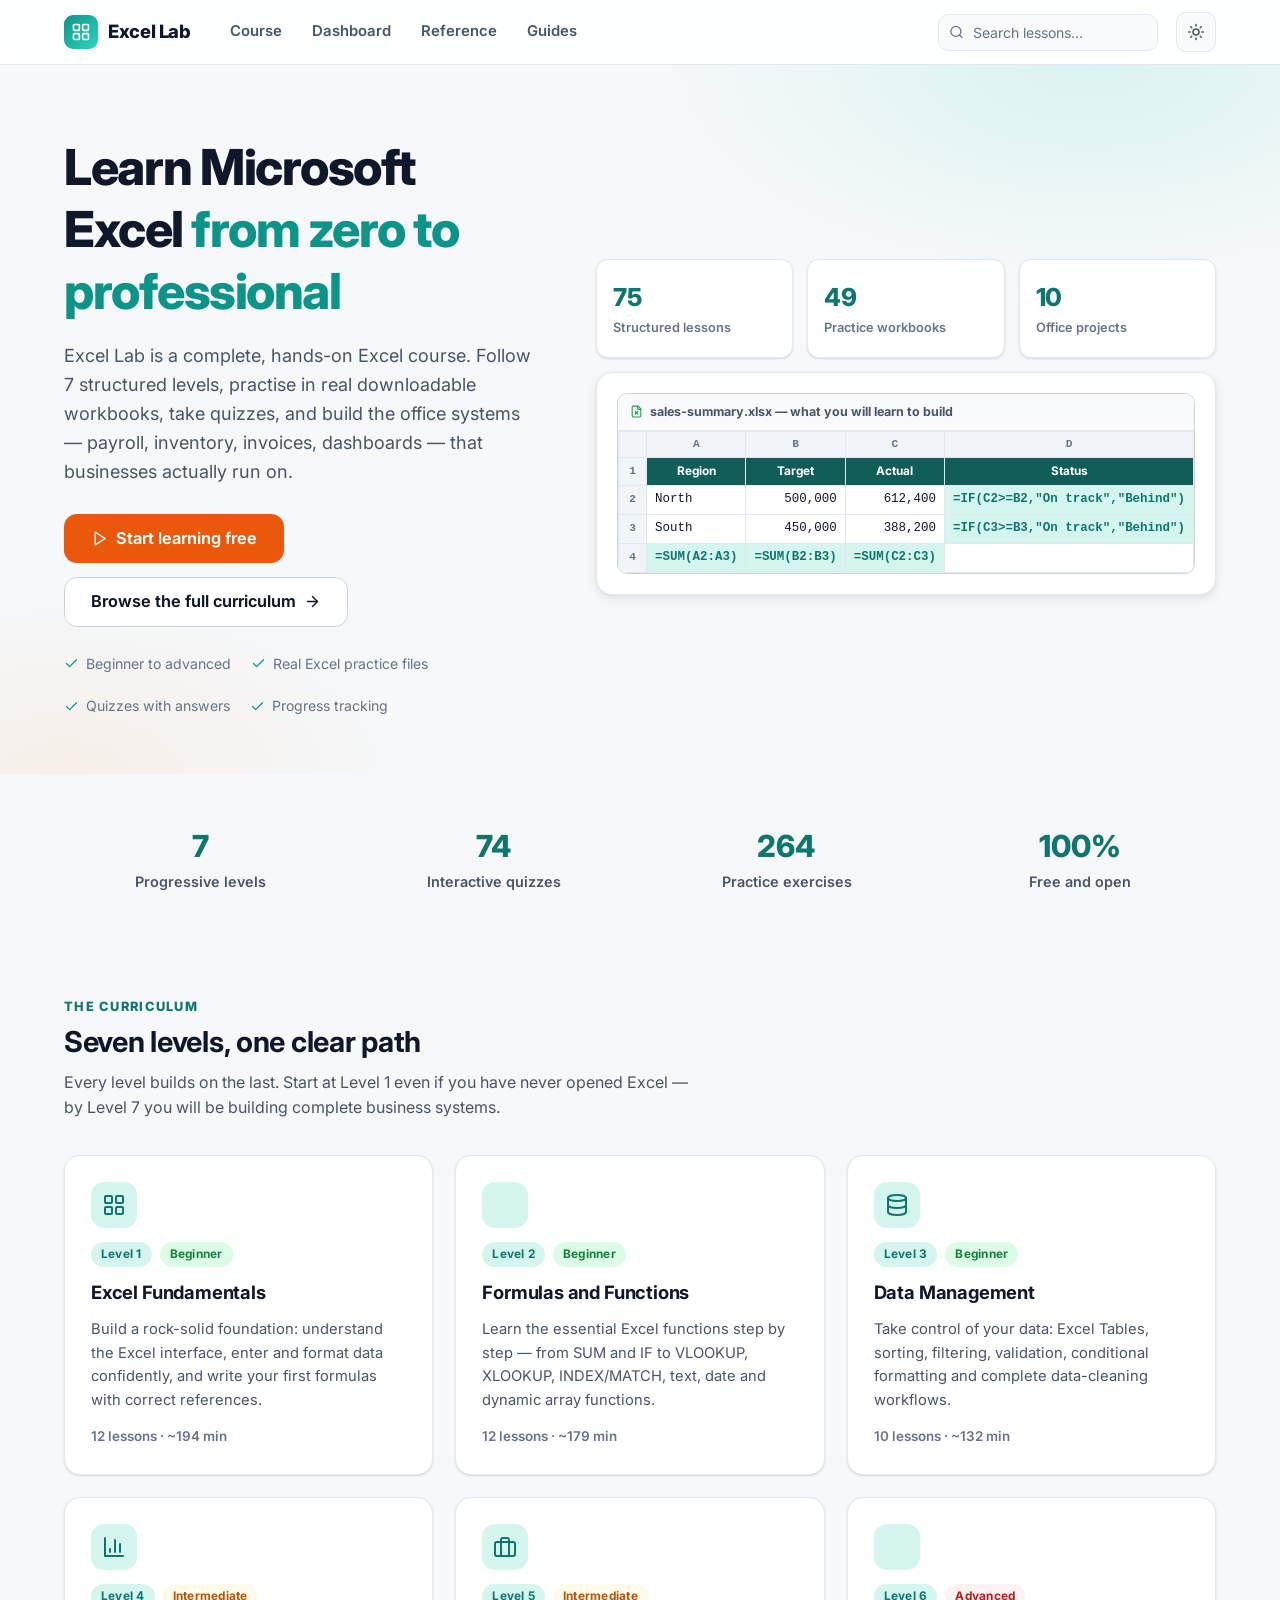
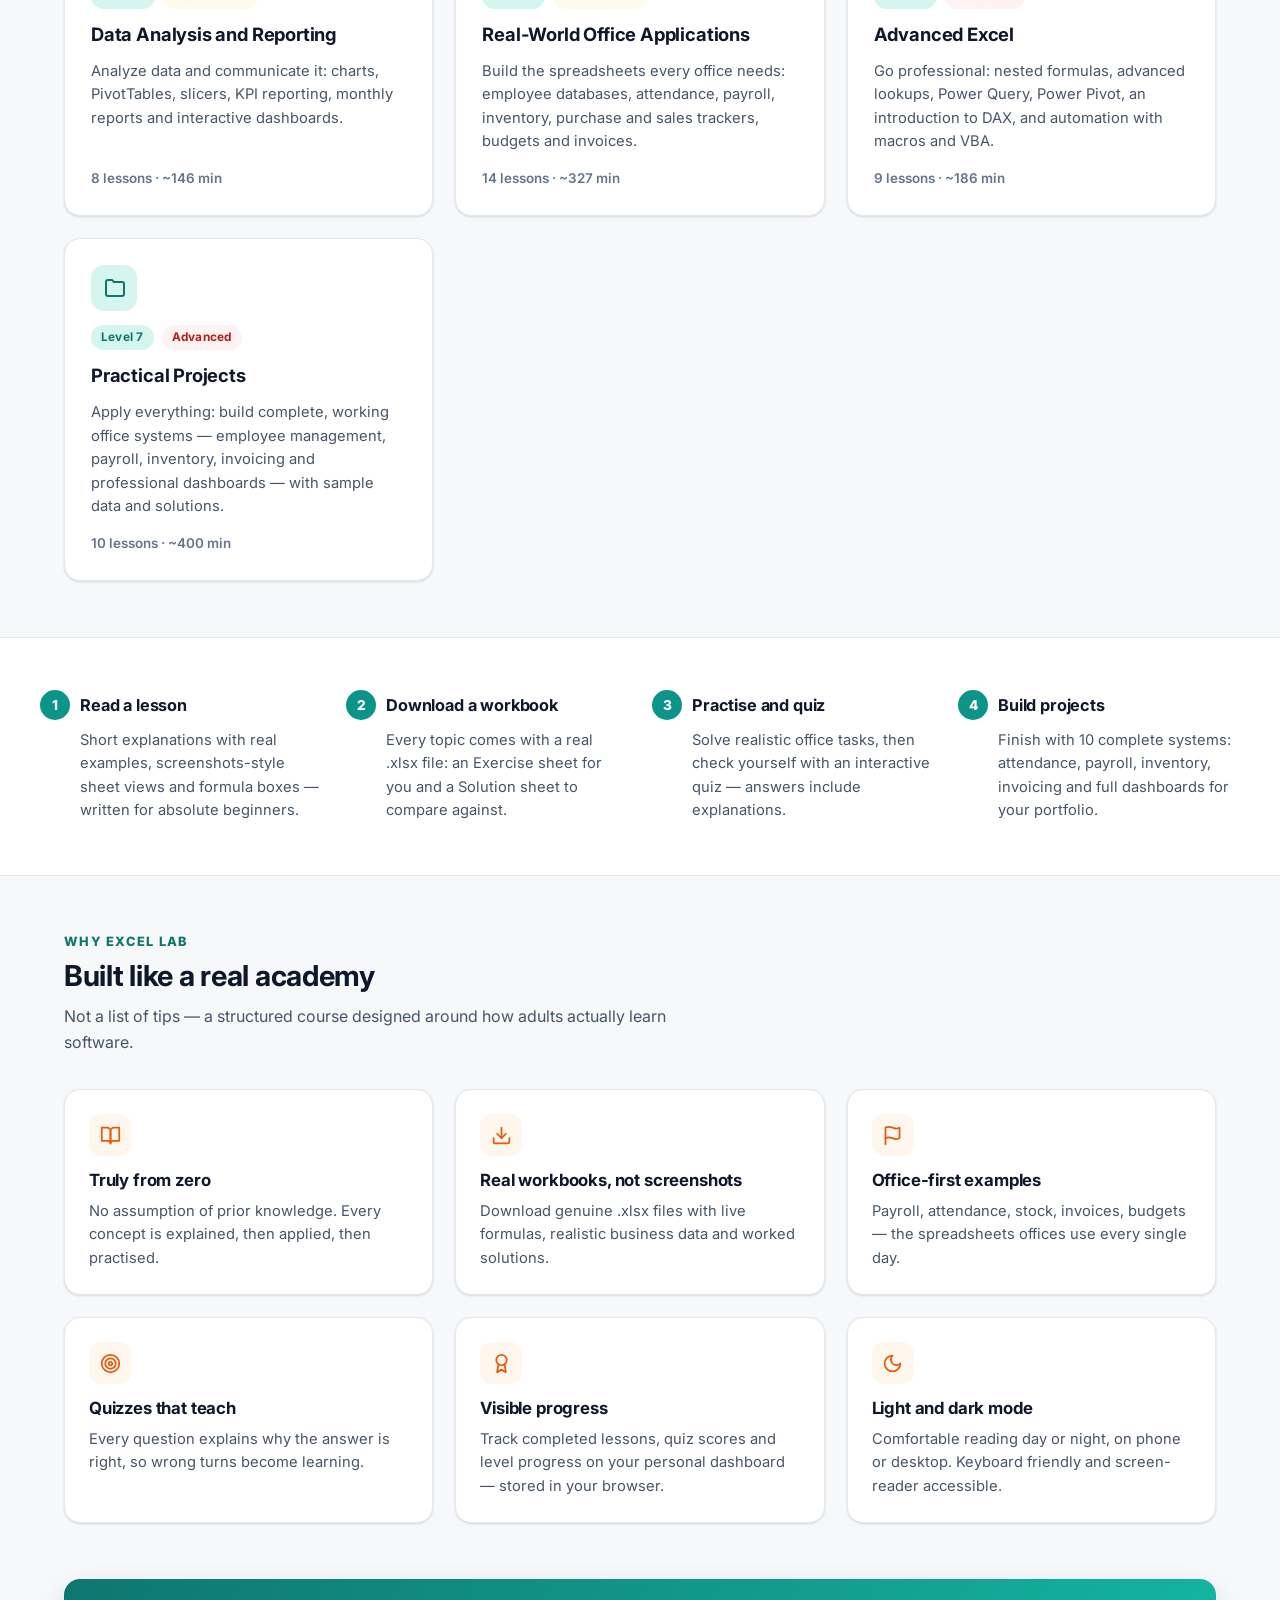
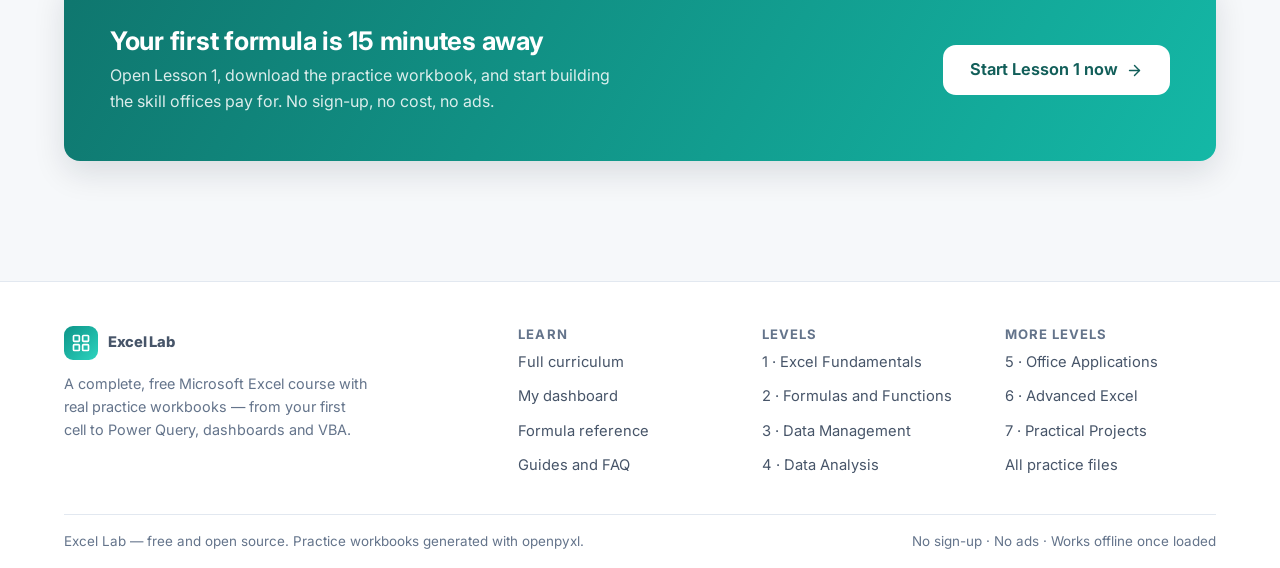
==== index.html @ b0c485af "Build Excel Lab learning platform: 7 levels, 14 lessons, practice workbooks - Static HTML/JS/CSS pla" ====
<!DOCTYPE html>
<html lang="en">
<head>
  <meta charset="UTF-8">
  <meta name="viewport" content="width=device-width, initial-scale=1">
  <title>Excel Lab — Learn Microsoft Excel from Zero to Professional</title>
  <meta name="description" content="A complete, free Excel learning platform: 7 levels, 76 lessons, real practice workbooks and office projects. From your first cell to Power Query, dashboards and VBA.">
  <script>(function(){try{var t=localStorage.getItem("ellab.theme");if(!t){t=window.matchMedia&&matchMedia("(prefers-color-scheme: dark)").matches?"dark":"light"}if(t==="dark")document.documentElement.classList.add("dark")}catch(e){}})();</script>
  <link rel="preconnect" href="https://fonts.googleapis.com">
  <link rel="preconnect" href="https://fonts.gstatic.com" crossorigin>
  <link href="https://fonts.googleapis.com/css2?family=Inter:wght@400;500;600;700;800&display=swap" rel="stylesheet">
  <link rel="stylesheet" href="assets/css/style.css">
  <link rel="icon" href="data:image/svg+xml,%3Csvg xmlns='http://www.w3.org/2000/svg' viewBox='0 0 24 24'%3E%3Crect width='24' height='24' rx='5' fill='%230d9488'/%3E%3Crect x='5' y='5' width='6' height='6' rx='1' fill='white'/%3E%3Crect x='13' y='5' width='6' height='6' rx='1' fill='white' opacity='.75'/%3E%3Crect x='5' y='13' width='6' height='6' rx='1' fill='white' opacity='.75'/%3E%3Crect x='13' y='13' width='6' height='6' rx='1' fill='white'/%3E%3C/svg%3E">
</head>
<body>
  <a class="skip-link" href="#main">Skip to content</a>
  <header class="site-header" id="siteHeader">
    <div class="container header-inner">
      <a class="brand" href="index.html">
        <span class="logo"><svg viewBox="0 0 24 24" fill="none" stroke="currentColor" stroke-width="2"><rect x="3" y="3" width="7" height="7" rx="1"/><rect x="14" y="3" width="7" height="7" rx="1"/><rect x="14" y="14" width="7" height="7" rx="1"/><rect x="3" y="14" width="7" height="7" rx="1"/></svg></span>
        Excel&nbsp;Lab
      </a>
      <nav class="main-nav" aria-label="Main navigation">
        <a href="lessons.html">Course</a>
        <a href="dashboard.html">Dashboard</a>
        <a href="reference.html">Reference</a>
        <a href="docs.html">Guides</a>
      </nav>
      <form class="header-search" id="headerSearchForm" role="search">
        <svg viewBox="0 0 24 24" fill="none" stroke="currentColor" stroke-width="2" stroke-linecap="round"><circle cx="11" cy="11" r="8"/><path d="m21 21-4.3-4.3"/></svg>
        <input type="search" placeholder="Search lessons…" aria-label="Search lessons">
      </form>
      <button type="button" class="icon-btn" id="themeToggle" aria-label="Toggle light/dark theme">
        <svg class="icon-sun" viewBox="0 0 24 24" fill="none" stroke="currentColor" stroke-width="2" stroke-linecap="round"><circle cx="12" cy="12" r="4"/><path d="M12 2v2M12 20v2M4.93 4.93l1.41 1.41M17.66 17.66l1.41 1.41M2 12h2M20 12h2M6.34 17.66l-1.41 1.41M19.07 4.93l-1.41 1.41"/></svg>
        <svg class="icon-moon" viewBox="0 0 24 24" fill="none" stroke="currentColor" stroke-width="2" stroke-linecap="round" stroke-linejoin="round"><path d="M12 3a6 6 0 0 0 9 9 9 9 0 1 1-9-9Z"/></svg>
      </button>
      <button type="button" class="icon-btn menu-toggle" id="menuToggle" aria-label="Open menu" aria-expanded="false">
        <svg viewBox="0 0 24 24" fill="none" stroke="currentColor" stroke-width="2" stroke-linecap="round"><path d="M4 6h16M4 12h16M4 18h16"/></svg>
      </button>
    </div>
  </header>

  <main id="main">
    <noscript><div class="container" style="padding:20px 24px"><strong>JavaScript is disabled.</strong> Excel Lab renders lessons with JavaScript — please enable it to use the course.</div></noscript>

    <!-- Hero -->
    <section class="hero">
      <div class="container hero-inner">
        <div>
          <h1>Learn Microsoft Excel <span class="accent">from zero to professional</span></h1>
          <p class="lead">Excel Lab is a complete, hands-on Excel course. Follow 7 structured levels, practise in real downloadable workbooks, take quizzes, and build the office systems — payroll, inventory, invoices, dashboards — that businesses actually run on.</p>
          <div class="hero-cta">
            <a class="btn btn-accent btn-lg" href="lesson.html?id=l1-what-is-excel" id="heroStart">
              <svg viewBox="0 0 24 24" fill="none" stroke="currentColor" stroke-width="2" stroke-linecap="round" stroke-linejoin="round"><polygon points="6 3 20 12 6 21 6 3"/></svg>
              Start learning free
            </a>
            <a class="btn btn-outline btn-lg" href="lessons.html">
              Browse the full curriculum
              <svg viewBox="0 0 24 24" fill="none" stroke="currentColor" stroke-width="2" stroke-linecap="round" stroke-linejoin="round"><path d="M5 12h14"/><path d="m12 5 7 7-7 7"/></svg>
            </a>
          </div>
          <div class="hero-meta">
            <span><svg viewBox="0 0 24 24" fill="none" stroke="currentColor" stroke-width="2" stroke-linecap="round" stroke-linejoin="round"><path d="M20 6 9 17l-5-5"/></svg> Beginner to advanced</span>
            <span><svg viewBox="0 0 24 24" fill="none" stroke="currentColor" stroke-width="2" stroke-linecap="round" stroke-linejoin="round"><path d="M20 6 9 17l-5-5"/></svg> Real Excel practice files</span>
            <span><svg viewBox="0 0 24 24" fill="none" stroke="currentColor" stroke-width="2" stroke-linecap="round" stroke-linejoin="round"><path d="M20 6 9 17l-5-5"/></svg> Quizzes with answers</span>
            <span><svg viewBox="0 0 24 24" fill="none" stroke="currentColor" stroke-width="2" stroke-linecap="round" stroke-linejoin="round"><path d="M20 6 9 17l-5-5"/></svg> Progress tracking</span>
          </div>
        </div>
        <div class="hero-visual" aria-hidden="true">
          <div class="kpi-row">
            <div class="kpi-card"><div class="num" id="statLessons">—</div><div class="lbl">Structured lessons</div></div>
            <div class="kpi-card"><div class="num" id="statFiles">—</div><div class="lbl">Practice workbooks</div></div>
            <div class="kpi-card"><div class="num" id="statProjects">10</div><div class="lbl">Office projects</div></div>
          </div>
          <div class="hero-card">
            <div class="xlsheet">
              <div class="xlsheet-title"><svg viewBox="0 0 24 24" fill="none" stroke="currentColor" stroke-width="2" stroke-linecap="round" stroke-linejoin="round"><path d="M15 2H6a2 2 0 0 0-2 2v16a2 2 0 0 0 2 2h12a2 2 0 0 0 2-2V7Z"/><path d="M14 2v4a2 2 0 0 0 2 2h4"/><path d="m9.5 12 5 5"/><path d="m14.5 12-5 5"/></svg>sales-summary.xlsx — what you will learn to build</div>
              <table>
                <thead><tr><th class="rowhead"></th><th>A</th><th>B</th><th>C</th><th>D</th></tr></thead>
                <tbody>
                  <tr><th class="rowhead">1</th><td class="headcell">Region</td><td class="headcell">Target</td><td class="headcell">Actual</td><td class="headcell">Status</td></tr>
                  <tr><th class="rowhead">2</th><td>North</td><td class="num">500,000</td><td class="num">612,400</td><td class="formula">=IF(C2&gt;=B2,"On track","Behind")</td></tr>
                  <tr><th class="rowhead">3</th><td>South</td><td class="num">450,000</td><td class="num">388,200</td><td class="formula">=IF(C3&gt;=B3,"On track","Behind")</td></tr>
                  <tr><th class="rowhead">4</th><td class="formula">=SUM(A2:A3)</td><td class="num formula">=SUM(B2:B3)</td><td class="num formula">=SUM(C2:C3)</td><td></td></tr>
                </tbody>
              </table>
            </div>
          </div>
        </div>
      </div>
    </section>

    <!-- Stats band -->
    <div class="stats-band">
      <div class="container">
        <div class="stat"><div class="num">7</div><div class="lbl">Progressive levels</div></div>
        <div class="stat"><div class="num" id="statQuizzes">—</div><div class="lbl">Interactive quizzes</div></div>
        <div class="stat"><div class="num" id="statExercises">—</div><div class="lbl">Practice exercises</div></div>
        <div class="stat"><div class="num">100%</div><div class="lbl">Free and open</div></div>
      </div>
    </div>

    <!-- Levels -->
    <section class="section" id="levels">
      <div class="container">
        <div class="section-head">
          <div class="kicker">The curriculum</div>
          <h2>Seven levels, one clear path</h2>
          <p>Every level builds on the last. Start at Level 1 even if you have never opened Excel — by Level 7 you will be building complete business systems.</p>
        </div>
        <div class="levels-grid" id="levelsGrid"><!-- populated by JS --></div>
      </div>
    </section>

    <!-- How it works -->
    <div class="steps-band">
      <div class="container steps-grid">
        <div class="step"><h3><span class="n">1</span> Read a lesson</h3><p>Short explanations with real examples, screenshots-style sheet views and formula boxes — written for absolute beginners.</p></div>
        <div class="step"><h3><span class="n">2</span> Download a workbook</h3><p>Every topic comes with a real .xlsx file: an Exercise sheet for you and a Solution sheet to compare against.</p></div>
        <div class="step"><h3><span class="n">3</span> Practise and quiz</h3><p>Solve realistic office tasks, then check yourself with an interactive quiz — answers include explanations.</p></div>
        <div class="step"><h3><span class="n">4</span> Build projects</h3><p>Finish with 10 complete systems: attendance, payroll, inventory, invoicing and full dashboards for your portfolio.</p></div>
      </div>
    </div>

    <!-- Features -->
    <section class="section">
      <div class="container">
        <div class="section-head">
          <div class="kicker">Why Excel Lab</div>
          <h2>Built like a real academy</h2>
          <p>Not a list of tips — a structured course designed around how adults actually learn software.</p>
        </div>
        <div class="feature-grid">
          <div class="card feature"><div class="icon"><svg viewBox="0 0 24 24" fill="none" stroke="currentColor" stroke-width="2" stroke-linecap="round" stroke-linejoin="round"><path d="M2 3h6a4 4 0 0 1 4 4v14a3 3 0 0 0-3-3H2z"/><path d="M22 3h-6a4 4 0 0 0-4 4v14a3 3 0 0 1 3-3h7z"/></svg></div><h3>Truly from zero</h3><p>No assumption of prior knowledge. Every concept is explained, then applied, then practised.</p></div>
          <div class="card feature"><div class="icon"><svg viewBox="0 0 24 24" fill="none" stroke="currentColor" stroke-width="2" stroke-linecap="round" stroke-linejoin="round"><path d="M21 15v4a2 2 0 0 1-2 2H5a2 2 0 0 1-2-2v-4"/><path d="m7 10 5 5 5-5"/><path d="M12 15V3"/></svg></div><h3>Real workbooks, not screenshots</h3><p>Download genuine .xlsx files with live formulas, realistic business data and worked solutions.</p></div>
          <div class="card feature"><div class="icon"><svg viewBox="0 0 24 24" fill="none" stroke="currentColor" stroke-width="2" stroke-linecap="round" stroke-linejoin="round"><path d="M4 15s1-1 4-1 5 2 8 2 4-1 4-1V3s-1 1-4 1-5-2-8-2-4 1-4 1z"/><path d="M4 22v-7"/></svg></div><h3>Office-first examples</h3><p>Payroll, attendance, stock, invoices, budgets — the spreadsheets offices use every single day.</p></div>
          <div class="card feature"><div class="icon"><svg viewBox="0 0 24 24" fill="none" stroke="currentColor" stroke-width="2"><circle cx="12" cy="12" r="10"/><circle cx="12" cy="12" r="6"/><circle cx="12" cy="12" r="2"/></svg></div><h3>Quizzes that teach</h3><p>Every question explains why the answer is right, so wrong turns become learning.</p></div>
          <div class="card feature"><div class="icon"><svg viewBox="0 0 24 24" fill="none" stroke="currentColor" stroke-width="2" stroke-linecap="round" stroke-linejoin="round"><circle cx="12" cy="8" r="6"/><path d="M15.5 12.9 17 22l-5-3-5 3 1.5-9.1"/></svg></div><h3>Visible progress</h3><p>Track completed lessons, quiz scores and level progress on your personal dashboard — stored in your browser.</p></div>
          <div class="card feature"><div class="icon"><svg viewBox="0 0 24 24" fill="none" stroke="currentColor" stroke-width="2" stroke-linecap="round" stroke-linejoin="round"><path d="M12 3a6 6 0 0 0 9 9 9 9 0 1 1-9-9Z"/></svg></div><h3>Light and dark mode</h3><p>Comfortable reading day or night, on phone or desktop. Keyboard friendly and screen-reader accessible.</p></div>
        </div>
      </div>
    </section>

    <!-- CTA -->
    <section class="section" style="padding-top:0">
      <div class="container">
        <div class="cta-band">
          <div>
            <h2>Your first formula is 15 minutes away</h2>
            <p>Open Lesson 1, download the practice workbook, and start building the skill offices pay for. No sign-up, no cost, no ads.</p>
          </div>
          <a class="btn btn-accent btn-lg" href="lesson.html?id=l1-what-is-excel">
            Start Lesson 1 now
            <svg viewBox="0 0 24 24" fill="none" stroke="currentColor" stroke-width="2" stroke-linecap="round" stroke-linejoin="round"><path d="M5 12h14"/><path d="m12 5 7 7-7 7"/></svg>
          </a>
        </div>
      </div>
    </section>
  </main>

  <footer class="site-footer">
    <div class="container">
      <div class="footer-inner">
        <div class="footer-brand">
          <a class="brand" href="index.html"><span class="logo"><svg viewBox="0 0 24 24" fill="none" stroke="currentColor" stroke-width="2"><rect x="3" y="3" width="7" height="7" rx="1"/><rect x="14" y="3" width="7" height="7" rx="1"/><rect x="14" y="14" width="7" height="7" rx="1"/><rect x="3" y="14" width="7" height="7" rx="1"/></svg></span>Excel&nbsp;Lab</a>
          <p style="margin-top:12px">A complete, free Microsoft Excel course with real practice workbooks — from your first cell to Power Query, dashboards and VBA.</p>
        </div>
        <div>
          <h4>Learn</h4>
          <ul>
            <li><a href="lessons.html">Full curriculum</a></li>
            <li><a href="dashboard.html">My dashboard</a></li>
            <li><a href="reference.html">Formula reference</a></li>
            <li><a href="docs.html">Guides and FAQ</a></li>
          </ul>
        </div>
        <div>
          <h4>Levels</h4>
          <ul id="footerLevels">
            <li><a href="lessons.html#level-1">1 · Excel Fundamentals</a></li>
            <li><a href="lessons.html#level-2">2 · Formulas and Functions</a></li>
            <li><a href="lessons.html#level-3">3 · Data Management</a></li>
            <li><a href="lessons.html#level-4">4 · Data Analysis</a></li>
          </ul>
        </div>
        <div>
          <h4>More levels</h4>
          <ul>
            <li><a href="lessons.html#level-5">5 · Office Applications</a></li>
            <li><a href="lessons.html#level-6">6 · Advanced Excel</a></li>
            <li><a href="lessons.html#level-7">7 · Practical Projects</a></li>
            <li><a href="dashboard.html#files">All practice files</a></li>
          </ul>
        </div>
      </div>
      <div class="footer-bottom">
        <span>Excel Lab — free and open source. Practice workbooks generated with openpyxl.</span>
        <span>No sign-up · No ads · Works offline once loaded</span>
      </div>
    </div>
  </footer>

  <script src="assets/js/app.js"></script>
  <script src="assets/js/data/level1-1.js"></script>
  <script src="assets/js/data/level1-2.js"></script>
  <script src="assets/js/data/level2-1.js"></script>
  <script src="assets/js/data/level2-2.js"></script>
  <script src="assets/js/data/level3-1.js"></script>
  <script src="assets/js/data/level3-2.js"></script>
  <script src="assets/js/data/level4-1.js"></script>
  <script src="assets/js/data/level4-2.js"></script>
  <script src="assets/js/data/level5-1.js"></script>
  <script src="assets/js/data/level5-2.js"></script>
  <script src="assets/js/data/level6-1.js"></script>
  <script src="assets/js/data/level6-2.js"></script>
  <script src="assets/js/data/level7-1.js"></script>
  <script src="assets/js/data/level7-2.js"></script>
  <script>
    (function () {
      "use strict";
      var all = allLessons();
      document.getElementById("statLessons").textContent = all.length;
      document.getElementById("statQuizzes").textContent = all.filter(function (l) { return l.quiz && l.quiz.length; }).length;
      document.getElementById("statExercises").textContent = all.reduce(function (n, l) { return n + (l.exercises ? l.exercises.length : 0); }, 0);
      var files = {}; all.forEach(function (l) { (l.downloads || []).forEach(function (d) { files[d.file] = 1; }); });
      document.getElementById("statFiles").textContent = Object.keys(files).length;

      // levels grid
      var grid = document.getElementById("levelsGrid");
      var done = getCompleted();
      Object.keys(window.LEVEL_META).map(Number).sort(function (a, b) { return a - b; }).forEach(function (n) {
        var m = window.LEVEL_META[n];
        var lessons = window.LEVEL_LESSONS[n] || [];
        var dn = lessons.filter(function (l) { return done.indexOf(l.id) !== -1; }).length;
        var mins = lessons.reduce(function (s, l) { return s + durationMin(l); }, 0);
        var el = document.createElement("a");
        el.className = "card card-hover level-card";
        el.href = "lessons.html#level-" + n;
        el.innerHTML =
          '<div class="icon"><svg viewBox="0 0 24 24" fill="none" stroke="currentColor" stroke-width="2" stroke-linecap="round" stroke-linejoin="round" data-icon></svg></div>'
          + '<div style="display:flex;gap:8px;flex-wrap:wrap"><span class="badge badge-level">Level ' + n + "</span>" + diffBadge(m.difficulty) + "</div>"
          + "<h3>" + escHtml(m.title) + "</h3><p>" + escHtml(m.description) + "</p>"
          + '<div class="foot"><span>' + lessons.length + " lessons · ~" + mins + " min</span>"
          + (dn ? '<span style="color:var(--green-600)">' + dn + " done</span>" : "") + "</div>";
        // swap in the right icon via the sprite after it loads
        document.addEventListener("DOMContentLoaded", function () {
          el.querySelector("[data-icon]").outerHTML = icon(m.icon || "book");
        });
        grid.appendChild(el);
      });

      // hero start button: continue where left off
      var next = all.find(function (l) { return !isDone(l.id); });
      if (next) document.getElementById("heroStart").href = "lesson.html?id=" + next.id;
    })();
  </script>
</body>
</html>
---- assets/css/style.css ----
/* ============================================================
   Excel Lab — Design System
   Professional education platform · light/dark · no build step
   ============================================================ */

:root {
  --font: "Inter", -apple-system, BlinkMacSystemFont, "Segoe UI", Roboto, "Helvetica Neue", Arial, sans-serif;
  --mono: "Cascadia Code", "SF Mono", Consolas, "Courier New", monospace;

  --teal-50: #f0fdfa;  --teal-100: #ccfbf1; --teal-200: #99f6e4;
  --teal-400: #2dd4bf; --teal-500: #14b8a6; --teal-600: #0d9488;
  --teal-700: #0f766e; --teal-800: #115e59; --teal-900: #134e4a;

  --orange-50: #fff7ed; --orange-100: #ffedd5; --orange-400: #fb923c; --orange-500: #f97316; --orange-600: #ea580c;

  --red-50: #fef2f2; --red-500: #ef4444; --red-600: #dc2626; --red-700: #b91c1c;
  --green-100: #dcfce7; --green-600: #16a34a; --green-700: #15803d;
  --amber-50: #fffbeb; --amber-500: #f59e0b; --amber-600: #d97706; --amber-700: #b45309;

  --radius-sm: 8px; --radius: 12px; --radius-lg: 16px;
  --shadow-sm: 0 1px 2px rgba(15, 23, 42, .06), 0 1px 3px rgba(15, 23, 42, .08);
  --shadow: 0 4px 12px rgba(15, 23, 42, .07), 0 2px 4px rgba(15, 23, 42, .05);
  --shadow-lg: 0 12px 32px rgba(15, 23, 42, .12);
  --tr: 180ms cubic-bezier(.4, 0, .2, 1);
}

/* ---------- Light theme (default) ---------- */
html {
  --bg: #f6f8fa;
  --bg-soft: #eef2f6;
  --card: #ffffff;
  --card-2: #f8fafc;
  --text: #0f172a;
  --text-2: #475569;
  --text-3: #64748b;
  --border: #e2e8f0;
  --border-2: #cbd5e1;
  --primary: var(--teal-600);
  --primary-strong: var(--teal-700);
  --primary-soft: #d5f5ef;
  --on-primary: #ffffff;
  --accent: var(--orange-600);
  --accent-soft: var(--orange-50);
  --callout-tip-bg: #ecfdf5;      --callout-tip-border: #6ee7b7;  --callout-tip-text: #065f46;
  --callout-warn-bg: #fffbeb;     --callout-warn-border: #fcd34d; --callout-warn-text: #92400e;
  --callout-info-bg: #eff6ff;     --callout-info-border: #93c5fd; --callout-info-text: #1e40af;
  --code-bg: #0f172a;  --code-text: #e2e8f0;
  --kbd-bg: #f1f5f9;   --kbd-border: #cbd5e1; --kbd-text: #334155;
  --table-head: #f1f5f9;
}

/* ---------- Dark theme ---------- */
html.dark {
  --bg: #0b1220;
  --bg-soft: #0e1729;
  --card: #111a2c;
  --card-2: #16223a;
  --text: #e2e8f0;
  --text-2: #9fb0c3;
  --text-3: #7d8fa5;
  --border: #22314d;
  --border-2: #2f4165;
  --primary: var(--teal-400);
  --primary-strong: var(--teal-200);
  --primary-soft: rgba(45, 212, 191, .12);
  --on-primary: #062a26;
  --accent: var(--orange-500);
  --accent-soft: rgba(249, 115, 22, .12);
  --callout-tip-bg: rgba(16, 185, 129, .1);  --callout-tip-border: #10b981;  --callout-tip-text: #6ee7b7;
  --callout-warn-bg: rgba(245, 158, 11, .1); --callout-warn-border: #f59e0b; --callout-warn-text: #fcd34d;
  --callout-info-bg: rgba(59, 130, 246, .1); --callout-info-border: #3b82f6; --callout-info-text: #93c5fd;
  --code-bg: #0a101d;  --code-text: #d7e2ee;
  --kbd-bg: #1b2740;   --kbd-border: #35496e; --kbd-text: #cdd8e5;
  --table-head: #17233a;
}

/* ---------- Reset ---------- */
*, *::before, *::after { box-sizing: border-box; }
html { scroll-behavior: smooth; }
@media (prefers-reduced-motion: reduce) {
  html { scroll-behavior: auto; }
  *, *::before, *::after { animation: none !important; transition: none !important; }
}
body {
  margin: 0;
  font-family: var(--font);
  font-size: 16px;
  line-height: 1.6;
  color: var(--text);
  background: var(--bg);
  -webkit-font-smoothing: antialiased;
}
img, svg { max-width: 100%; vertical-align: middle; }
a { color: var(--primary); text-decoration: none; }
a:hover { text-decoration: underline; }
h1, h2, h3, h4 { line-height: 1.25; color: var(--text); margin: 0 0 .5em; font-weight: 700; letter-spacing: -0.01em; }
h1 { font-size: 2rem; } h2 { font-size: 1.5rem; } h3 { font-size: 1.17rem; } h4 { font-size: 1rem; }
p { margin: 0 0 1em; }
button { font-family: inherit; font-size: inherit; cursor: pointer; }
:focus-visible { outline: 3px solid var(--primary); outline-offset: 2px; border-radius: 4px; }
::selection { background: var(--teal-200); color: #0f172a; }
html.dark ::selection { background: var(--teal-700); color: #fff; }

.skip-link {
  position: absolute; left: -9999px; top: 0; z-index: 200;
  background: var(--primary); color: var(--on-primary);
  padding: 10px 18px; border-radius: 0 0 var(--radius) 0; font-weight: 600;
}
.skip-link:focus { left: 0; }

.container { max-width: 1200px; margin: 0 auto; padding: 0 24px; }

/* ---------- Header ---------- */
.site-header {
  position: sticky; top: 0; z-index: 100;
  background: color-mix(in srgb, var(--card) 88%, transparent);
  backdrop-filter: blur(10px);
  border-bottom: 1px solid var(--border);
}
.header-inner { display: flex; align-items: center; gap: 18px; height: 64px; }
.brand { display: flex; align-items: center; gap: 10px; font-weight: 800; font-size: 1.15rem; color: var(--text); letter-spacing: -0.02em; }
.brand:hover { text-decoration: none; }
.brand .logo { width: 34px; height: 34px; border-radius: 9px; background: linear-gradient(135deg, var(--teal-600), var(--teal-400)); display: grid; place-items: center; color: #fff; flex: none; }
.brand .logo svg { width: 20px; height: 20px; }
.brand small { font-weight: 600; color: var(--primary); font-size: .72rem; text-transform: uppercase; letter-spacing: .08em; }

.main-nav { display: flex; align-items: center; gap: 4px; margin-left: 8px; }
.main-nav a {
  padding: 8px 13px; border-radius: 9px; color: var(--text-2); font-weight: 600; font-size: .93rem;
}
.main-nav a:hover { background: var(--bg-soft); color: var(--text); text-decoration: none; }
.main-nav a[aria-current="page"] { background: var(--primary-soft); color: var(--primary-strong); }
html.dark .main-nav a[aria-current="page"] { color: var(--primary-strong); }

.header-search { margin-left: auto; position: relative; }
.header-search svg { position: absolute; left: 11px; top: 50%; transform: translateY(-50%); width: 15px; height: 15px; color: var(--text-3); }
.header-search input {
  width: 220px; padding: 9px 12px 9px 34px; border: 1.5px solid var(--border);
  border-radius: 10px; background: var(--card-2); color: var(--text); font-size: .88rem; font-family: inherit;
  transition: border-color var(--tr), width var(--tr);
}
.header-search input:focus { border-color: var(--primary); outline: none; width: 260px; }
.header-search input::placeholder { color: var(--text-3); }

.icon-btn {
  display: inline-flex; align-items: center; justify-content: center;
  width: 40px; height: 40px; border-radius: 10px; border: 1.5px solid var(--border);
  background: var(--card-2); color: var(--text-2); transition: all var(--tr);
}
.icon-btn:hover { border-color: var(--primary); color: var(--primary); }
.icon-btn svg { width: 18px; height: 18px; }
html.dark .icon-btn .icon-sun { display: none; }
html:not(.dark) .icon-btn .icon-moon { display: none; }

.menu-toggle { display: none; }

/* ---------- Footer ---------- */
.site-footer { border-top: 1px solid var(--border); margin-top: 64px; background: var(--card); }
.footer-inner { display: grid; grid-template-columns: 2fr 1fr 1fr 1fr; gap: 32px; padding: 44px 0 36px; }
.footer-inner h4 { font-size: .82rem; text-transform: uppercase; letter-spacing: .08em; color: var(--text-3); }
.footer-inner ul { list-style: none; margin: 0; padding: 0; display: grid; gap: 9px; }
.footer-inner a { color: var(--text-2); font-size: .92rem; }
.footer-inner a:hover { color: var(--primary); }
.footer-brand p { color: var(--text-3); font-size: .9rem; max-width: 34ch; }
.footer-bottom { border-top: 1px solid var(--border); padding: 16px 0; font-size: .84rem; color: var(--text-3); display: flex; justify-content: space-between; flex-wrap: wrap; gap: 8px; }

/* ---------- Buttons ---------- */
.btn {
  display: inline-flex; align-items: center; justify-content: center; gap: 8px;
  padding: 11px 20px; border-radius: 11px; font-weight: 650; font-size: .95rem;
  border: 1.5px solid transparent; transition: all var(--tr); text-decoration: none; line-height: 1.2;
}
.btn:hover { text-decoration: none; transform: translateY(-1px); }
.btn:active { transform: translateY(0); }
.btn svg { width: 17px; height: 17px; }
.btn-primary { background: var(--primary); color: var(--on-primary); }
.btn-primary:hover { background: var(--primary-strong); color: var(--on-primary); }
html.dark .btn-primary:hover { color: #062a26; }
.btn-accent { background: var(--accent); color: #fff; }
.btn-accent:hover { background: var(--orange-500); color: #fff; }
.btn-outline { border-color: var(--border-2); color: var(--text); background: var(--card); }
.btn-outline:hover { border-color: var(--primary); color: var(--primary); }
.btn-ghost { color: var(--text-2); background: transparent; }
.btn-ghost:hover { background: var(--bg-soft); color: var(--text); }
.btn-sm { padding: 7px 14px; font-size: .86rem; border-radius: 9px; }
.btn-lg { padding: 14px 26px; font-size: 1.02rem; border-radius: 13px; }
.btn[disabled] { opacity: .55; cursor: not-allowed; transform: none; }

/* ---------- Badges & chips ---------- */
.badge {
  display: inline-flex; align-items: center; gap: 5px; padding: 3px 10px;
  border-radius: 999px; font-size: .74rem; font-weight: 700; letter-spacing: .02em; white-space: nowrap;
}
.badge svg { width: 12px; height: 12px; }
.badge-beginner { background: var(--green-100); color: var(--green-700); }
.badge-intermediate { background: var(--amber-50); color: var(--amber-700); }
html.dark .badge-intermediate { background: rgba(245,158,11,.15); color: #fcd34d; }
.badge-advanced { background: var(--red-50); color: var(--red-700); }
html.dark .badge-advanced { background: rgba(239,68,68,.15); color: #fca5a5; }
.badge-level { background: var(--primary-soft); color: var(--primary-strong); }
html.dark .badge-level { color: var(--primary-strong); }
.badge-version { background: var(--accent-soft); color: var(--accent); }
.badge-done { background: var(--green-100); color: var(--green-700); }
html.dark .badge-done { background: rgba(22,163,74,.18); color: #86efac; }

.chip {
  display: inline-flex; align-items: center; gap: 6px; padding: 4px 12px;
  border-radius: 999px; background: var(--card-2); border: 1px solid var(--border);
  color: var(--text-2); font-size: .8rem; font-weight: 600;
}
.chip svg { width: 13px; height: 13px; }

/* ---------- Cards ---------- */
.card { background: var(--card); border: 1px solid var(--border); border-radius: var(--radius-lg); box-shadow: var(--shadow-sm); }
.card-hover { transition: transform var(--tr), box-shadow var(--tr), border-color var(--tr); }
.card-hover:hover { transform: translateY(-3px); box-shadow: var(--shadow); border-color: var(--border-2); }

/* ============================================================
   Homepage
   ============================================================ */
.hero { padding: 72px 0 56px; position: relative; overflow: hidden; }
.hero::before {
  content: ""; position: absolute; inset: 0; pointer-events: none;
  background:
    radial-gradient(600px 300px at 85% 0%, color-mix(in srgb, var(--teal-400) 14%, transparent), transparent 70%),
    radial-gradient(500px 260px at 5% 100%, color-mix(in srgb, var(--orange-400) 9%, transparent), transparent 70%);
}
.hero-inner { position: relative; display: grid; grid-template-columns: 1.15fr .85fr; gap: 56px; align-items: center; }
.hero h1 { font-size: clamp(2rem, 4.4vw, 3.1rem); font-weight: 800; letter-spacing: -0.03em; margin-bottom: 18px; }
.hero h1 .accent { color: var(--primary); }
.hero .lead { font-size: 1.13rem; color: var(--text-2); max-width: 54ch; margin-bottom: 28px; }
.hero-cta { display: flex; gap: 14px; flex-wrap: wrap; margin-bottom: 26px; }
.hero-meta { display: flex; gap: 20px; flex-wrap: wrap; color: var(--text-3); font-size: .88rem; }
.hero-meta span { display: inline-flex; gap: 7px; align-items: center; }
.hero-meta svg { width: 15px; height: 15px; color: var(--primary); }

.hero-visual { display: grid; gap: 14px; }
.kpi-row { display: grid; grid-template-columns: repeat(3, 1fr); gap: 14px; }
.kpi-card { background: var(--card); border: 1px solid var(--border); border-radius: var(--radius); padding: 18px 16px; box-shadow: var(--shadow-sm); }
.kpi-card .num { font-size: 1.55rem; font-weight: 800; color: var(--primary-strong); letter-spacing: -0.02em; }
html.dark .kpi-card .num { color: var(--primary); }
.kpi-card .lbl { font-size: .8rem; color: var(--text-3); font-weight: 600; }
.hero-card { background: var(--card); border: 1px solid var(--border); border-radius: var(--radius-lg); padding: 20px; box-shadow: var(--shadow); }

/* mock spreadsheet (also used in lessons) */
.xlsheet { border: 1.5px solid var(--border-2); border-radius: 10px; overflow: hidden; font-size: .8rem; background: var(--card); }
.xlsheet-title { padding: 8px 12px; background: var(--card-2); border-bottom: 1px solid var(--border); font-weight: 700; font-size: .78rem; color: var(--text-2); display: flex; align-items: center; gap: 7px; }
.xlsheet-title svg { width: 13px; height: 13px; color: var(--green-600); }
.xlsheet table { width: 100%; border-collapse: collapse; font-family: var(--mono); font-size: .78rem; }
.xlsheet th { background: var(--table-head); color: var(--text-3); font-weight: 700; font-size: .7rem; padding: 4px 8px; border: 1px solid var(--border); text-align: center; min-width: 34px; }
.xlsheet th.rowhead { min-width: 28px; }
.xlsheet td { border: 1px solid var(--border); padding: 4px 8px; white-space: nowrap; }
.xlsheet td.num { text-align: right; }
.xlsheet td.formula { color: var(--primary-strong); background: var(--primary-soft); font-weight: 600; }
html.dark .xlsheet td.formula { color: var(--teal-200); }
.xlsheet td.headcell { background: var(--teal-800); color: #fff; font-weight: 700; text-align: center; font-family: var(--font); font-size: .74rem; }

.stats-band { padding: 26px 0; }
.stats-band .container { display: grid; grid-template-columns: repeat(4, 1fr); gap: 20px; }
.stat { text-align: center; padding: 22px 12px; }
.stat .num { font-size: 1.9rem; font-weight: 800; color: var(--primary-strong); }
html.dark .stat .num { color: var(--primary); }
.stat .lbl { color: var(--text-2); font-weight: 600; font-size: .9rem; }

section.section { padding: 56px 0; }
.section-head { max-width: 640px; margin-bottom: 34px; }
.section-head .kicker { color: var(--primary-strong); font-weight: 800; font-size: .8rem; text-transform: uppercase; letter-spacing: .1em; }
html.dark .section-head .kicker { color: var(--primary); }
.section-head h2 { font-size: 1.8rem; margin: 6px 0 10px; }
.section-head p { color: var(--text-2); margin: 0; }

.levels-grid { display: grid; grid-template-columns: repeat(3, 1fr); gap: 22px; }
.level-card { padding: 26px; display: flex; flex-direction: column; gap: 14px; position: relative; }
.level-card .icon { width: 46px; height: 46px; border-radius: 13px; display: grid; place-items: center; background: var(--primary-soft); color: var(--primary-strong); }
html.dark .level-card .icon { color: var(--primary); }
.level-card .icon svg { width: 24px; height: 24px; }
.level-card h3 { margin: 0; font-size: 1.15rem; }
.level-card p { color: var(--text-2); font-size: .92rem; margin: 0; flex: 1; }
.level-card .foot { display: flex; justify-content: space-between; align-items: center; gap: 10px; font-size: .84rem; color: var(--text-3); font-weight: 600; }

.feature-grid { display: grid; grid-template-columns: repeat(3, 1fr); gap: 22px; }
.feature { padding: 24px; }
.feature .icon { width: 42px; height: 42px; border-radius: 12px; background: var(--accent-soft); color: var(--accent); display: grid; place-items: center; margin-bottom: 14px; }
.feature .icon svg { width: 21px; height: 21px; }
.feature h3 { font-size: 1.05rem; }
.feature p { color: var(--text-2); font-size: .92rem; margin: 0; }

.steps-band { background: var(--card); border-block: 1px solid var(--border); }
.steps-grid { display: grid; grid-template-columns: repeat(4, 1fr); gap: 24px; padding: 52px 0; }
.step h3 { font-size: 1.02rem; display: flex; align-items: center; gap: 10px; }
.step .n { width: 30px; height: 30px; flex: none; border-radius: 999px; background: var(--primary); color: var(--on-primary); display: grid; place-items: center; font-size: .85rem; font-weight: 800; }
.step p { color: var(--text-2); font-size: .92rem; margin: 0; padding-left: 40px; }

.cta-band { background: linear-gradient(120deg, var(--teal-700), var(--teal-500)); border-radius: var(--radius-lg); color: #fff; padding: 46px; display: flex; align-items: center; justify-content: space-between; gap: 30px; flex-wrap: wrap; box-shadow: var(--shadow-lg); }
.cta-band h2 { color: #fff; margin: 0 0 6px; font-size: 1.6rem; }
.cta-band p { margin: 0; color: rgba(255,255,255,.85); max-width: 52ch; }
.cta-band .btn-accent { background: #fff; color: var(--teal-800); }
.cta-band .btn-accent:hover { background: var(--teal-50); }

/* ============================================================
   Course catalog (lessons.html)
   ============================================================ */
.page-head { padding: 44px 0 8px; }
.page-head h1 { margin-bottom: 8px; }
.page-head p { color: var(--text-2); max-width: 60ch; margin: 0; }

.catalog-toolbar { display: flex; gap: 14px; align-items: center; margin: 26px 0 30px; flex-wrap: wrap; position: relative; }
.catalog-toolbar .search { position: relative; flex: 1; min-width: 260px; max-width: 440px; }
.catalog-toolbar .search svg { position: absolute; left: 13px; top: 50%; transform: translateY(-50%); width: 16px; height: 16px; color: var(--text-3); }
.catalog-toolbar input {
  width: 100%; padding: 12px 14px 12px 38px; border: 1.5px solid var(--border); border-radius: 12px;
  background: var(--card); color: var(--text); font-size: .95rem; font-family: inherit;
}
.catalog-toolbar input:focus { outline: none; border-color: var(--primary); }
.search-results-count { color: var(--text-3); font-size: .88rem; font-weight: 600; }

.level-block { margin-bottom: 46px; }
.level-block-head { display: flex; align-items: center; gap: 14px; margin-bottom: 16px; flex-wrap: wrap; }
.level-block-head .icon { width: 42px; height: 42px; border-radius: 12px; background: var(--primary-soft); color: var(--primary-strong); display: grid; place-items: center; }
html.dark .level-block-head .icon { color: var(--primary); }
.level-block-head .icon svg { width: 21px; height: 21px; }
.level-block-head h2 { margin: 0; font-size: 1.3rem; }
.level-block-head .sub { color: var(--text-3); font-size: .88rem; }
.level-block-head .progress { margin-left: auto; display: flex; align-items: center; gap: 10px; font-size: .82rem; color: var(--text-3); font-weight: 700; }
.mini-track { width: 120px; height: 8px; background: var(--bg-soft); border-radius: 99px; overflow: hidden; border: 1px solid var(--border); }
.mini-track i { display: block; height: 100%; background: var(--primary); border-radius: 99px; transition: width 400ms ease; }

.lesson-grid { display: grid; grid-template-columns: repeat(3, 1fr); gap: 16px; }
.lesson-card { padding: 18px 20px; display: flex; flex-direction: column; gap: 10px; position: relative; }
.lesson-card .top { display: flex; gap: 8px; align-items: flex-start; justify-content: space-between; }
.lesson-card h3 { margin: 0; font-size: 1rem; line-height: 1.35; }
.lesson-card h3 a { color: var(--text); }
.lesson-card h3 a:hover { color: var(--primary); text-decoration: none; }
.lesson-card .meta { display: flex; gap: 8px; flex-wrap: wrap; align-items: center; }
.lesson-card .checkmark { color: var(--green-600); flex: none; margin-top: 2px; }
html.dark .lesson-card .checkmark { color: #4ade80; }
.empty-state { text-align: center; color: var(--text-3); padding: 60px 20px; }

/* ============================================================
   Lesson page
   ============================================================ */
.lesson-layout { display: grid; grid-template-columns: 268px 1fr; gap: 36px; padding: 32px 0 56px; align-items: start; }

.lesson-sidebar { position: sticky; top: 88px; max-height: calc(100vh - 110px); overflow-y: auto; padding-right: 4px; }
.sidebar-card { padding: 18px; }
.sidebar-card h3 { font-size: .82rem; text-transform: uppercase; letter-spacing: .07em; color: var(--text-3); margin-bottom: 12px; }
.sidebar-list { list-style: none; margin: 0; padding: 0; display: grid; gap: 2px; }
.sidebar-list a {
  display: flex; gap: 9px; align-items: flex-start; padding: 7px 9px; border-radius: 9px;
  color: var(--text-2); font-size: .86rem; line-height: 1.4; font-weight: 550;
}
.sidebar-list a:hover { background: var(--bg-soft); text-decoration: none; color: var(--text); }
.sidebar-list a.active { background: var(--primary-soft); color: var(--primary-strong); font-weight: 700; }
html.dark .sidebar-list a.active { color: var(--teal-200); }
.sidebar-list .dot { width: 16px; height: 16px; flex: none; margin-top: 3px; border-radius: 99px; border: 1.5px solid var(--border-2); display: grid; place-items: center; }
.sidebar-list .dot svg { width: 9px; height: 9px; color: #fff; }
.sidebar-list .done .dot { background: var(--green-600); border-color: var(--green-600); }
.sidebar-list .current .dot { border-color: var(--primary); box-shadow: 0 0 0 3px var(--primary-soft); }
.sidebar-progress { margin: 14px 0 0; padding-top: 14px; border-top: 1px solid var(--border); font-size: .82rem; color: var(--text-3); font-weight: 600; display: flex; align-items: center; gap: 10px; }

.lesson-main { min-width: 0; }
.lesson-crumb { display: flex; gap: 8px; align-items: center; color: var(--text-3); font-size: .86rem; font-weight: 600; margin-bottom: 16px; flex-wrap: wrap; }
.lesson-crumb a { color: var(--text-3); }
.lesson-crumb a:hover { color: var(--primary); }

.lesson-head { padding: 28px; margin-bottom: 26px; }
.lesson-head .badges { display: flex; gap: 8px; flex-wrap: wrap; margin-bottom: 14px; }
.lesson-head h1 { font-size: 1.75rem; margin-bottom: 10px; }
.lesson-head .meta-row { display: flex; gap: 18px; flex-wrap: wrap; color: var(--text-3); font-size: .86rem; font-weight: 600; }
.lesson-head .meta-row span { display: inline-flex; gap: 6px; align-items: center; }
.lesson-head .meta-row svg { width: 14px; height: 14px; }

.objectives { padding: 22px 24px; margin-bottom: 26px; border-left: 4px solid var(--primary); }
.objectives h2 { font-size: 1rem; margin-bottom: 10px; display: flex; align-items: center; gap: 8px; }
.objectives h2 svg { width: 17px; height: 17px; color: var(--primary); }
.objectives ul { margin: 0; padding-left: 20px; display: grid; gap: 6px; color: var(--text-2); font-size: .95rem; }

.toc { padding: 18px 22px; margin-bottom: 30px; }
.toc h2 { font-size: .85rem; text-transform: uppercase; letter-spacing: .07em; color: var(--text-3); margin-bottom: 10px; }
.toc ol { margin: 0; padding-left: 20px; columns: 2; column-gap: 32px; color: var(--text-2); font-size: .9rem; }
.toc li { margin-bottom: 4px; break-inside: avoid; }

.prose { font-size: 1.02rem; }
.prose section.block-section { margin-bottom: 40px; }
.prose h2.sec { font-size: 1.35rem; padding-bottom: 8px; border-bottom: 2px solid var(--border); margin-top: 44px; }
.prose h2.sec:first-of-type { margin-top: 0; }
.prose p { color: var(--text-2); }
.prose p strong, .prose li strong, .prose td strong { color: var(--text); }
.prose ul, .prose ol { color: var(--text-2); padding-left: 22px; display: grid; gap: 6px; margin: 0 0 1.1em; }

.prose code {
  font-family: var(--mono); font-size: .86em;
  background: var(--bg-soft); border: 1px solid var(--border);
  padding: 1.5px 6px; border-radius: 6px; color: var(--primary-strong); font-weight: 600;
}
html.dark .prose code { color: var(--teal-200); background: rgba(45,212,191,.08); }
.prose kbd {
  font-family: var(--font); font-size: .78em; font-weight: 700;
  background: var(--kbd-bg); border: 1px solid var(--kbd-border); border-bottom-width: 2.5px;
  border-radius: 6px; padding: 1px 7px; color: var(--kbd-text); white-space: nowrap;
}

.formula-box { margin: 18px 0 22px; border: 1px solid var(--border); border-radius: var(--radius); overflow: hidden; background: var(--card); }
.formula-box .fx-head { display: flex; align-items: center; gap: 10px; padding: 10px 16px; background: var(--primary-soft); border-bottom: 1px solid var(--border); }
.formula-box .fx-head .fx-badge { font-family: var(--mono); font-weight: 800; font-size: .9rem; color: var(--primary-strong); background: var(--card); padding: 3px 12px; border-radius: 8px; border: 1px solid var(--border); }
html.dark .formula-box .fx-head .fx-badge { color: var(--teal-200); }
.formula-box .fx-head .tag { font-size: .72rem; font-weight: 800; text-transform: uppercase; letter-spacing: .07em; color: var(--text-3); }
.formula-box .fx-row { padding: 12px 16px; display: grid; gap: 8px; }
.formula-box .fx-row + .fx-row { border-top: 1px dashed var(--border); }
.formula-box .fx-lbl { font-size: .72rem; font-weight: 800; text-transform: uppercase; letter-spacing: .07em; color: var(--text-3); }
.formula-box .fx-code { font-family: var(--mono); font-size: .92rem; color: var(--text); background: var(--bg-soft); border: 1px solid var(--border); border-radius: 8px; padding: 9px 12px; overflow-x: auto; white-space: pre; }
.formula-box .fx-desc { color: var(--text-2); font-size: .93rem; margin: 0; }

.prose pre {
  background: var(--code-bg); color: var(--code-text); border-radius: var(--radius);
  padding: 18px 20px; overflow-x: auto; font-family: var(--mono); font-size: .88rem; line-height: 1.6;
  margin: 18px 0 22px; border: 1px solid rgba(255,255,255,.06);
}
.prose pre code { background: none; border: none; padding: 0; color: inherit; font-weight: 400; font-size: inherit; }

.data-table { width: 100%; border-collapse: collapse; margin: 16px 0 24px; font-size: .92rem; border: 1px solid var(--border); border-radius: var(--radius); overflow: hidden; }
.data-table caption { caption-side: bottom; text-align: left; color: var(--text-3); font-size: .82rem; padding-top: 8px; }
.data-table th { background: var(--table-head); text-align: left; padding: 10px 14px; font-size: .8rem; text-transform: uppercase; letter-spacing: .05em; color: var(--text-2); border-bottom: 1.5px solid var(--border-2); }
.data-table td { padding: 10px 14px; border-bottom: 1px solid var(--border); color: var(--text-2); }
.data-table tr:last-child td { border-bottom: none; }
.data-table tbody tr:hover { background: var(--card-2); }

.callout { display: flex; gap: 12px; padding: 15px 18px; border-radius: var(--radius); margin: 16px 0 22px; font-size: .95rem; align-items: flex-start; }
.callout svg { width: 19px; height: 19px; flex: none; margin-top: 3px; }
.callout p { margin: 0; }
.callout-tip { background: var(--callout-tip-bg); border: 1px solid var(--callout-tip-border); color: var(--callout-tip-text); }
.callout-warn { background: var(--callout-warn-bg); border: 1px solid var(--callout-warn-border); color: var(--callout-warn-text); }
.callout-info { background: var(--callout-info-bg); border: 1px solid var(--callout-info-border); color: var(--callout-info-text); }

.steps { counter-reset: step; margin: 16px 0 22px; display: grid; gap: 10px; }
.steps li { list-style: none; counter-increment: step; position: relative; padding: 13px 16px 13px 52px; background: var(--card-2); border: 1px solid var(--border); border-radius: var(--radius); color: var(--text-2); }
.steps li::before {
  content: counter(step); position: absolute; left: 14px; top: 13px;
  width: 26px; height: 26px; border-radius: 99px; background: var(--primary); color: var(--on-primary);
  font-weight: 800; font-size: .8rem; display: grid; place-items: center;
}
ol.steps { padding: 0; }

.lesson-grid-table { margin: 18px 0 26px; }

/* mistake cards */
.mistake-list { display: grid; gap: 14px; margin: 16px 0 24px; }
.mistake { padding: 18px 20px; border: 1px solid var(--border); border-left: 4px solid var(--red-500); border-radius: var(--radius); background: var(--card); }
.mistake .m-row { display: grid; gap: 4px; margin-bottom: 8px; }
.mistake .m-lbl { font-size: .7rem; font-weight: 800; text-transform: uppercase; letter-spacing: .08em; }
.mistake .m-wrong .m-lbl { color: var(--red-600); }
.mistake .m-right .m-lbl { color: var(--green-600); }
.mistake .m-why { color: var(--text-2); font-size: .9rem; margin: 6px 0 0; }

/* exercises */
.exercise-list { display: grid; gap: 16px; margin: 16px 0 24px; counter-reset: ex; }
.exercise { border: 1px solid var(--border); border-radius: var(--radius); background: var(--card); overflow: hidden; }
.exercise .ex-head { display: flex; gap: 10px; align-items: center; padding: 14px 18px; font-weight: 650; }
.exercise .ex-head::before { counter-increment: ex; content: "Exercise " counter(ex); color: var(--primary-strong); font-size: .78rem; font-weight: 800; text-transform: uppercase; letter-spacing: .06em; flex: none; }
html.dark .exercise .ex-head::before { color: var(--primary); }
.exercise .ex-body { padding: 0 18px 16px; color: var(--text-2); }
.exercise details { border-top: 1px dashed var(--border-2); padding-top: 10px; margin-top: 10px; }
.exercise summary { cursor: pointer; font-weight: 700; color: var(--text-2); font-size: .9rem; }
.exercise summary:hover { color: var(--primary); }
.exercise .solution { margin-top: 10px; padding: 12px 14px; background: var(--bg-soft); border: 1px solid var(--border); border-radius: 9px; font-size: .92rem; }

/* quiz */
.quiz { padding: 26px; margin: 34px 0; }
.quiz-head { display: flex; align-items: center; justify-content: space-between; gap: 12px; margin-bottom: 18px; flex-wrap: wrap; }
.quiz-head h2 { margin: 0; font-size: 1.25rem; display: flex; gap: 10px; align-items: center; }
.quiz-head h2 svg { width: 20px; height: 20px; color: var(--accent); }
.quiz-score { font-weight: 800; color: var(--text-3); font-size: .9rem; }
.quiz-q { margin-bottom: 22px; }
.quiz-q .q-num { font-size: .74rem; font-weight: 800; text-transform: uppercase; letter-spacing: .07em; color: var(--primary-strong); margin-bottom: 6px; }
html.dark .quiz-q .q-num { color: var(--primary); }
.quiz-q .q-text { font-weight: 650; margin-bottom: 12px; }
.quiz-opts { display: grid; gap: 9px; }
.quiz-opt {
  display: flex; gap: 11px; align-items: center; width: 100%; text-align: left;
  padding: 11px 15px; border: 1.5px solid var(--border); border-radius: 11px;
  background: var(--card-2); color: var(--text); font-size: .94rem; transition: all var(--tr);
}
.quiz-opt .opt-letter { width: 24px; height: 24px; flex: none; border-radius: 7px; border: 1.5px solid var(--border-2); display: grid; place-items: center; font-size: .76rem; font-weight: 800; color: var(--text-3); }
.quiz-opt:hover:not([disabled]) { border-color: var(--primary); background: var(--primary-soft); }
.quiz-opt.correct { border-color: var(--green-600); background: var(--green-100); }
html.dark .quiz-opt.correct { background: rgba(22,163,74,.15); }
.quiz-opt.correct .opt-letter { background: var(--green-600); border-color: var(--green-600); color: #fff; }
.quiz-opt.wrong { border-color: var(--red-500); background: var(--red-50); }
html.dark .quiz-opt.wrong { background: rgba(239,68,68,.12); }
.quiz-opt.wrong .opt-letter { background: var(--red-500); border-color: var(--red-500); color: #fff; }
.quiz-explain { margin-top: 10px; padding: 11px 14px; border-radius: 9px; background: var(--callout-info-bg); border: 1px solid var(--callout-info-border); color: var(--callout-info-text); font-size: .9rem; }

/* downloads */
.download-list { display: grid; gap: 12px; margin: 16px 0; }
.download-item { display: flex; gap: 14px; align-items: center; padding: 15px 18px; border: 1px solid var(--border); border-radius: var(--radius); background: var(--card); transition: border-color var(--tr); }
.download-item:hover { border-color: var(--primary); text-decoration: none; }
.download-item .dl-icon { width: 40px; height: 40px; flex: none; border-radius: 10px; background: var(--accent-soft); color: var(--accent); display: grid; place-items: center; }
.download-item .dl-icon svg { width: 19px; height: 19px; }
.download-item .dl-body { flex: 1; min-width: 0; }
.download-item .dl-label { font-weight: 700; color: var(--text); font-size: .95rem; }
.download-item .dl-note { color: var(--text-3); font-size: .84rem; }
.download-item .dl-cta { color: var(--primary); font-weight: 700; font-size: .84rem; flex: none; }

/* lesson footer nav */
.lesson-footer { display: grid; gap: 14px; margin-top: 40px; }
.complete-row { display: flex; gap: 14px; align-items: center; justify-content: space-between; padding: 20px 24px; flex-wrap: wrap; }
.complete-row .msg { color: var(--text-2); font-size: .92rem; }
.prev-next { display: grid; grid-template-columns: 1fr 1fr; gap: 14px; }
.pn-card { display: flex; gap: 12px; align-items: center; padding: 16px 20px; color: var(--text); transition: border-color var(--tr), transform var(--tr); min-height: 74px; }
.pn-card:hover { text-decoration: none; border-color: var(--primary); transform: translateY(-2px); }
.pn-card svg { width: 18px; height: 18px; color: var(--text-3); flex: none; }
.pn-card .pn-body { min-width: 0; }
.pn-card .pn-lbl { font-size: .72rem; font-weight: 800; text-transform: uppercase; letter-spacing: .07em; color: var(--text-3); }
.pn-card .pn-title { font-weight: 700; font-size: .93rem; line-height: 1.3; }
.pn-card.next { text-align: right; flex-direction: row-reverse; }

/* version banner */
.version-note { padding: 14px 18px; margin-bottom: 22px; }

/* ============================================================
   Dashboard
   ============================================================ */
.dash-grid { display: grid; grid-template-columns: 340px 1fr; gap: 28px; align-items: start; padding: 34px 0 20px; }
.ring-card { padding: 28px; text-align: center; }
.ring-wrap { position: relative; width: 190px; height: 190px; margin: 10px auto 18px; }
.ring-wrap svg { transform: rotate(-90deg); }
.ring-bg { stroke: var(--bg-soft); }
.ring-val { stroke: var(--primary); transition: stroke-dashoffset 700ms ease; }
.ring-center { position: absolute; inset: 0; display: grid; place-items: center; }
.ring-center .pct { font-size: 2.1rem; font-weight: 800; letter-spacing: -0.02em; }
.ring-center .sub { font-size: .82rem; color: var(--text-3); font-weight: 600; }
.dash-stats { display: grid; grid-template-columns: repeat(3, 1fr); gap: 10px; margin-top: 16px; }
.dash-stat { padding: 12px 8px; border-radius: 11px; background: var(--card-2); border: 1px solid var(--border); }
.dash-stat .num { font-weight: 800; font-size: 1.2rem; }
.dash-stat .lbl { font-size: .74rem; color: var(--text-3); font-weight: 600; }

.dash-main { display: grid; gap: 22px; }
.next-lesson { display: flex; gap: 18px; align-items: center; padding: 22px 26px; flex-wrap: wrap; }
.next-lesson .icon { width: 48px; height: 48px; border-radius: 13px; background: var(--primary-soft); color: var(--primary-strong); display: grid; place-items: center; flex: none; }
html.dark .next-lesson .icon { color: var(--primary); }
.next-lesson .icon svg { width: 24px; height: 24px; }
.next-lesson .body { flex: 1; min-width: 200px; }
.next-lesson .kicker { font-size: .72rem; font-weight: 800; text-transform: uppercase; letter-spacing: .08em; color: var(--accent); }
.next-lesson h3 { margin: 3px 0 2px; }
.next-lesson .meta { color: var(--text-3); font-size: .84rem; font-weight: 600; }

.level-progress-list { display: grid; gap: 14px; padding: 24px; }
.lpl-row { display: grid; grid-template-columns: 24px 1fr; gap: 12px; align-items: start; }
.lpl-row .icon { width: 24px; height: 24px; color: var(--text-3); }
.lpl-row .icon svg { width: 21px; height: 21px; }
.lpl-row .lpl-top { display: flex; justify-content: space-between; gap: 10px; align-items: baseline; margin-bottom: 6px; }
.lpl-row h4 { margin: 0; font-size: .95rem; }
.lpl-row .pct { font-size: .82rem; font-weight: 800; color: var(--text-3); }
.lpl-track { height: 9px; background: var(--bg-soft); border-radius: 99px; overflow: hidden; border: 1px solid var(--border); }
.lpl-track i { display: block; height: 100%; background: linear-gradient(90deg, var(--teal-500), var(--teal-400)); border-radius: 99px; transition: width 600ms ease; }
.lpl-row.done .lpl-track i { background: var(--green-600); }
.lpl-row.done h4::after { content: " ✓"; color: var(--green-600); }

.quiz-summary { padding: 24px; }
.quiz-summary table { width: 100%; border-collapse: collapse; font-size: .9rem; }
.quiz-summary th { text-align: left; padding: 8px 10px; color: var(--text-3); font-size: .76rem; text-transform: uppercase; letter-spacing: .05em; border-bottom: 1.5px solid var(--border-2); }
.quiz-summary td { padding: 8px 10px; border-bottom: 1px solid var(--border); color: var(--text-2); }
.quiz-summary tr:last-child td { border-bottom: none; }

/* ============================================================
   Reference page
   ============================================================ */
.tabs { display: flex; gap: 6px; border-bottom: 2px solid var(--border); margin: 26px 0 26px; flex-wrap: wrap; }
.tab-btn {
  padding: 11px 18px; border: none; background: none; color: var(--text-2); font-weight: 700;
  font-size: .95rem; border-bottom: 3px solid transparent; margin-bottom: -2px; border-radius: 8px 8px 0 0;
}
.tab-btn:hover { color: var(--text); background: var(--bg-soft); }
.tab-btn.active { color: var(--primary-strong); border-bottom-color: var(--primary); }
html.dark .tab-btn.active { color: var(--primary); }

.ref-toolbar { position: relative; margin-bottom: 22px; max-width: 460px; }
.ref-toolbar svg { position: absolute; left: 13px; top: 50%; transform: translateY(-50%); width: 16px; height: 16px; color: var(--text-3); }
.ref-toolbar input { width: 100%; padding: 12px 14px 12px 38px; border: 1.5px solid var(--border); border-radius: 12px; background: var(--card); color: var(--text); font-family: inherit; font-size: .95rem; }
.ref-toolbar input:focus { outline: none; border-color: var(--primary); }

.ref-grid { display: grid; grid-template-columns: repeat(2, 1fr); gap: 16px; }
.ref-card { padding: 18px 20px; }
.ref-card h3 { font-size: .95rem; margin-bottom: 8px; display: flex; align-items: center; justify-content: space-between; gap: 10px; }
.ref-card .fx { font-family: var(--mono); font-size: .82rem; color: var(--primary-strong); background: var(--primary-soft); padding: 5px 10px; border-radius: 8px; display: block; margin-bottom: 8px; overflow-x: auto; white-space: pre; }
html.dark .ref-card .fx { color: var(--teal-200); }
.ref-card p { color: var(--text-2); font-size: .9rem; margin: 0; }
.ref-card .ref-cat { font-size: .7rem; font-weight: 800; text-transform: uppercase; letter-spacing: .07em; color: var(--text-3); }
.ref-card .ver-tag { font-size: .68rem; font-weight: 800; color: var(--accent); }

/* ============================================================
   Docs page
   ============================================================ */
.docs-layout { display: grid; grid-template-columns: 240px 1fr; gap: 36px; padding: 34px 0 40px; align-items: start; }
.docs-nav { position: sticky; top: 88px; }
.docs-nav ul { list-style: none; margin: 0; padding: 0; display: grid; gap: 2px; }
.docs-nav a { display: block; padding: 7px 12px; border-radius: 9px; color: var(--text-2); font-size: .88rem; font-weight: 600; border-left: 3px solid transparent; }
.docs-nav a:hover { background: var(--bg-soft); text-decoration: none; }
.docs-nav a.active { color: var(--primary-strong); border-left-color: var(--primary); background: var(--primary-soft); }
html.dark .docs-nav a.active { color: var(--teal-200); }
.docs-body { min-width: 0; max-width: 780px; }
.docs-body section { margin-bottom: 48px; scroll-margin-top: 90px; }
.docs-body h2 { font-size: 1.45rem; border-bottom: 2px solid var(--border); padding-bottom: 8px; }
.faq-item { border: 1px solid var(--border); border-radius: var(--radius); margin-bottom: 10px; background: var(--card); }
.faq-item summary { padding: 15px 18px; font-weight: 700; cursor: pointer; }
.faq-item summary:hover { color: var(--primary); }
.faq-item .faq-body { padding: 0 18px 16px; color: var(--text-2); }

/* ============================================================
   Utilities & responsive
   ============================================================ */
.hidden { display: none !important; }
.grid2 { display: grid; grid-template-columns: 1fr 1fr; gap: 22px; }

@media (max-width: 1024px) {
  .hero-inner { grid-template-columns: 1fr; gap: 36px; }
  .hero-visual { max-width: 560px; }
  .levels-grid, .feature-grid, .lesson-grid { grid-template-columns: repeat(2, 1fr); }
  .steps-grid { grid-template-columns: repeat(2, 1fr); gap: 28px; }
  .stats-band .container { grid-template-columns: repeat(2, 1fr); }
  .lesson-layout { grid-template-columns: 1fr; }
  .lesson-sidebar { display: none; }
  .dash-grid { grid-template-columns: 1fr; }
  .docs-layout { grid-template-columns: 1fr; }
  .docs-nav { display: none; }
  .footer-inner { grid-template-columns: 1fr 1fr; }
  .ref-grid { grid-template-columns: 1fr; }
}

@media (max-width: 680px) {
  .container { padding: 0 16px; }
  .levels-grid, .feature-grid, .lesson-grid, .steps-grid, .grid2, .prev-next { grid-template-columns: 1fr; }
  .hero { padding: 44px 0 40px; }
  .cta-band { padding: 30px 22px; }
  .toc ol { columns: 1; }
  .header-search { display: none; }
  .menu-toggle { display: inline-flex; margin-left: auto; }
  .main-nav {
    display: none; position: absolute; top: 64px; left: 0; right: 0;
    background: var(--card); border-bottom: 1px solid var(--border);
    flex-direction: column; align-items: stretch; padding: 10px 16px 16px; gap: 4px; box-shadow: var(--shadow-lg);
  }
  .main-nav.open { display: flex; }
  .main-nav a { padding: 12px 14px; }
  .site-header.open-mobile .main-nav { display: flex; }
  .lesson-head { padding: 22px 18px; }
  .footer-inner { grid-template-columns: 1fr; gap: 22px; }
  .pn-card.next { text-align: left; flex-direction: row; }
}
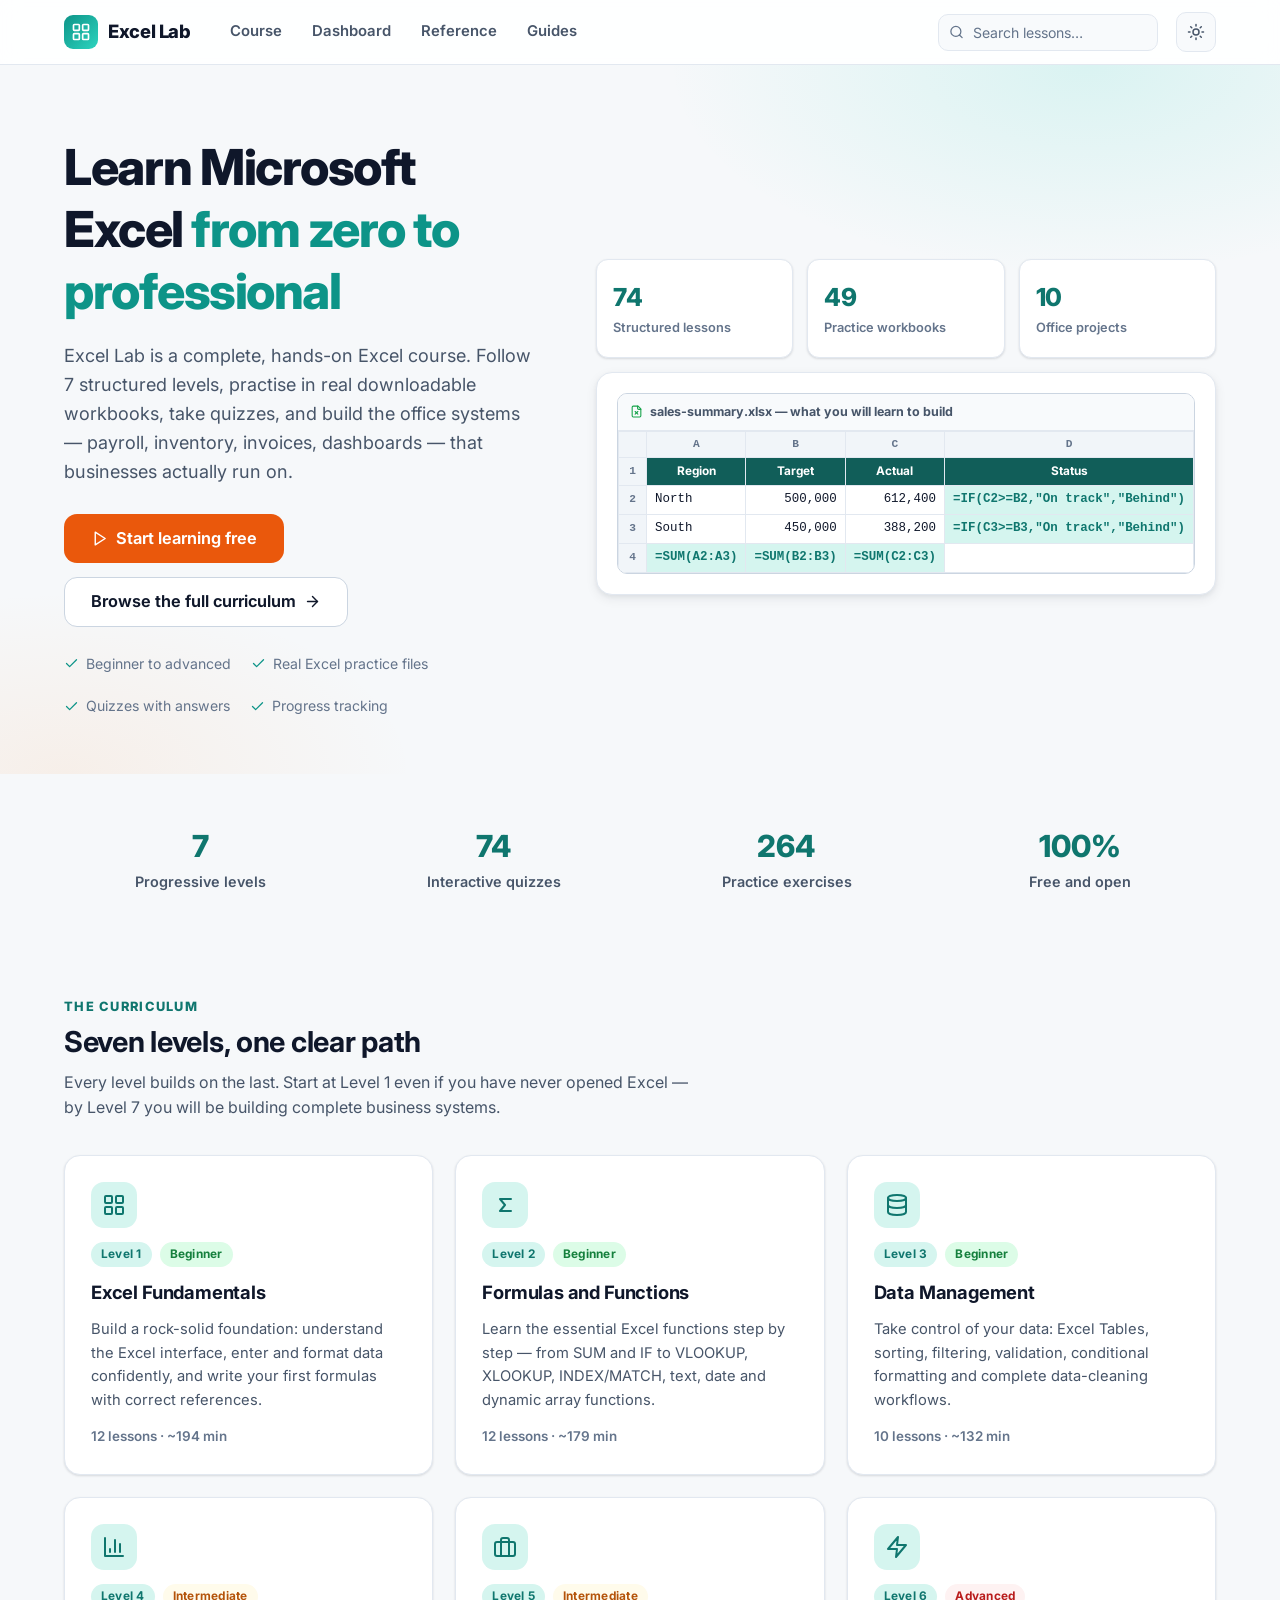
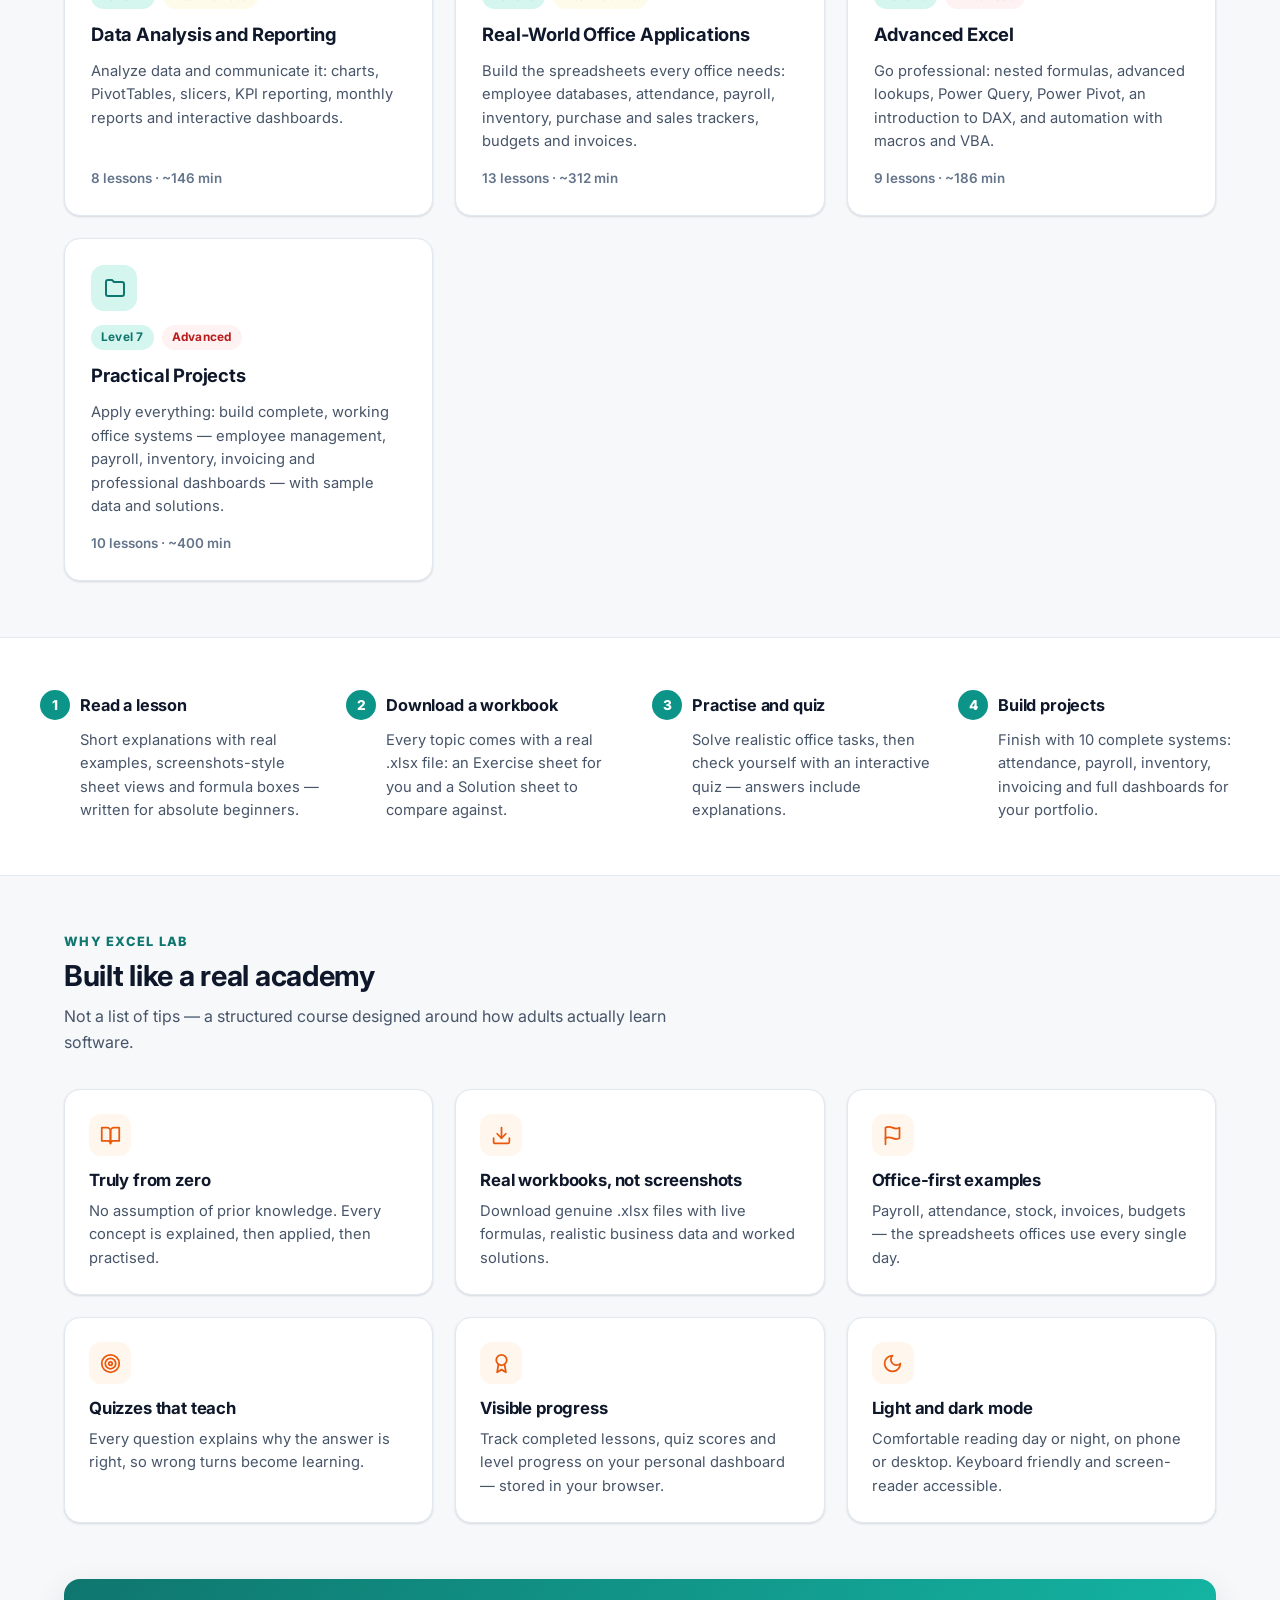
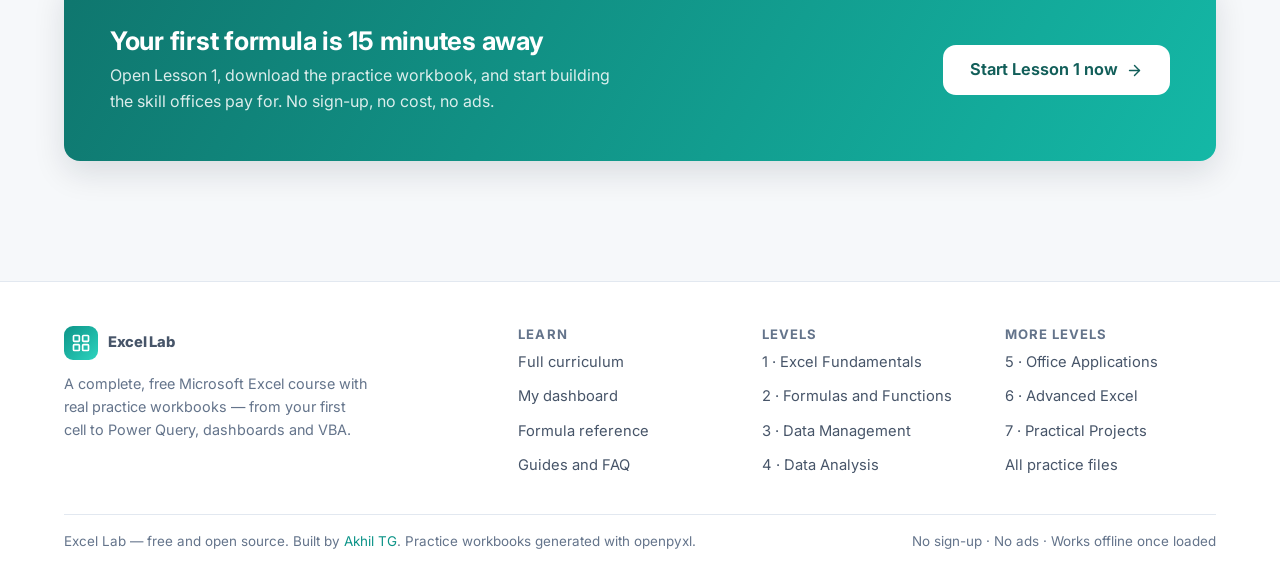
==== commit b2a7f1d9: "Add site footer credit: Built by Akhil TG" ====
--- a/index.html
+++ b/index.html
@@ -194,7 +194,7 @@
         </div>
       </div>
       <div class="footer-bottom">
-        <span>Excel Lab — free and open source. Practice workbooks generated with openpyxl.</span>
+        <span>Excel Lab — free and open source. Built by <a href="https://github.com/akhil-tg">Akhil TG</a>. Practice workbooks generated with openpyxl.</span>
         <span>No sign-up · No ads · Works offline once loaded</span>
       </div>
     </div>
--- a/assets/css/style.css
+++ b/assets/css/style.css
@@ -91,6 +91,7 @@
   -webkit-font-smoothing: antialiased;
 }
 img, svg { max-width: 100%; vertical-align: middle; }
+svg.icn { width: 16px; height: 16px; flex: none; } /* default for icon() SVGs; contextual rules override */
 a { color: var(--primary); text-decoration: none; }
 a:hover { text-decoration: underline; }
 h1, h2, h3, h4 { line-height: 1.25; color: var(--text); margin: 0 0 .5em; font-weight: 700; letter-spacing: -0.01em; }
@@ -344,6 +345,7 @@
 .lesson-sidebar { position: sticky; top: 88px; max-height: calc(100vh - 110px); overflow-y: auto; padding-right: 4px; }
 .sidebar-card { padding: 18px; }
 .sidebar-card h3 { font-size: .82rem; text-transform: uppercase; letter-spacing: .07em; color: var(--text-3); margin-bottom: 12px; }
+.sidebar-card h3 svg { width: 15px; height: 15px; color: var(--primary); }
 .sidebar-list { list-style: none; margin: 0; padding: 0; display: grid; gap: 2px; }
 .sidebar-list a {
   display: flex; gap: 9px; align-items: flex-start; padding: 7px 9px; border-radius: 9px;
@@ -362,6 +364,7 @@
 .lesson-crumb { display: flex; gap: 8px; align-items: center; color: var(--text-3); font-size: .86rem; font-weight: 600; margin-bottom: 16px; flex-wrap: wrap; }
 .lesson-crumb a { color: var(--text-3); }
 .lesson-crumb a:hover { color: var(--primary); }
+.lesson-crumb svg { width: 13px; height: 13px; }
 
 .lesson-head { padding: 28px; margin-bottom: 26px; }
 .lesson-head .badges { display: flex; gap: 8px; flex-wrap: wrap; margin-bottom: 14px; }
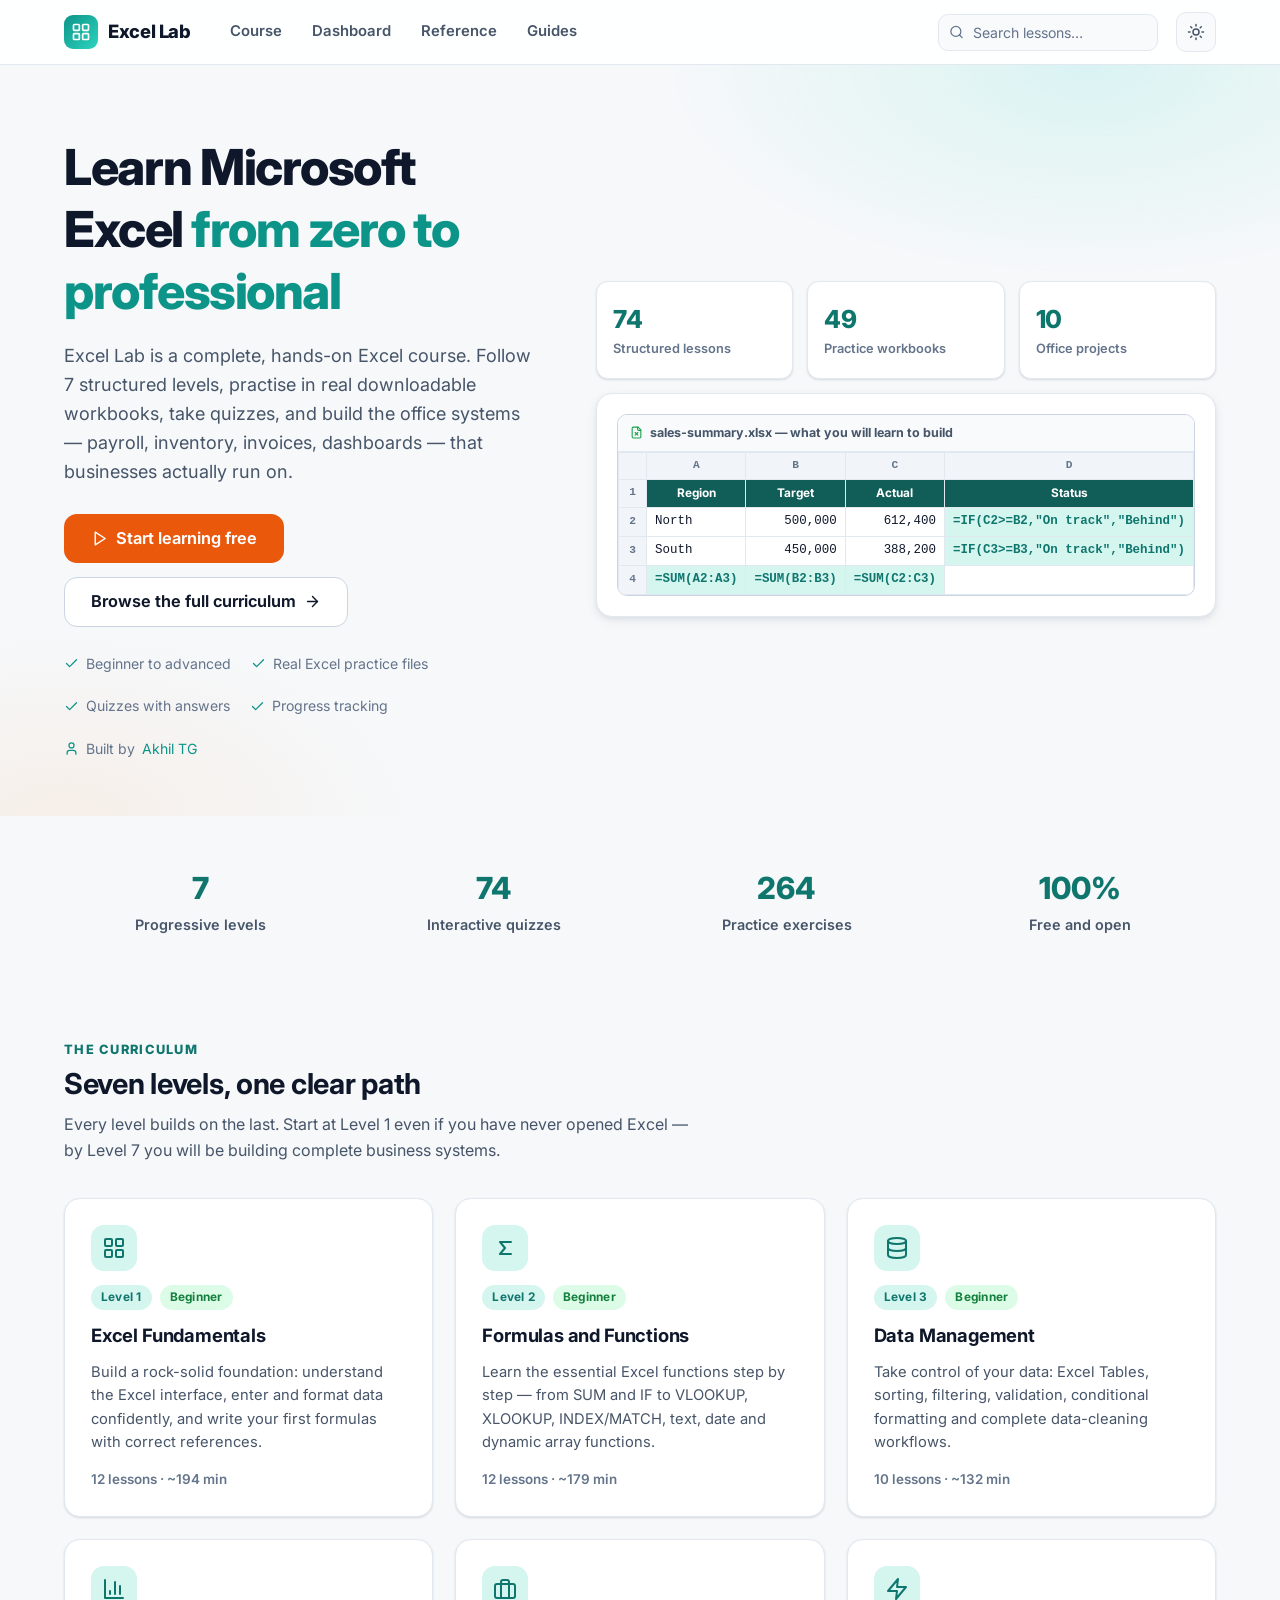
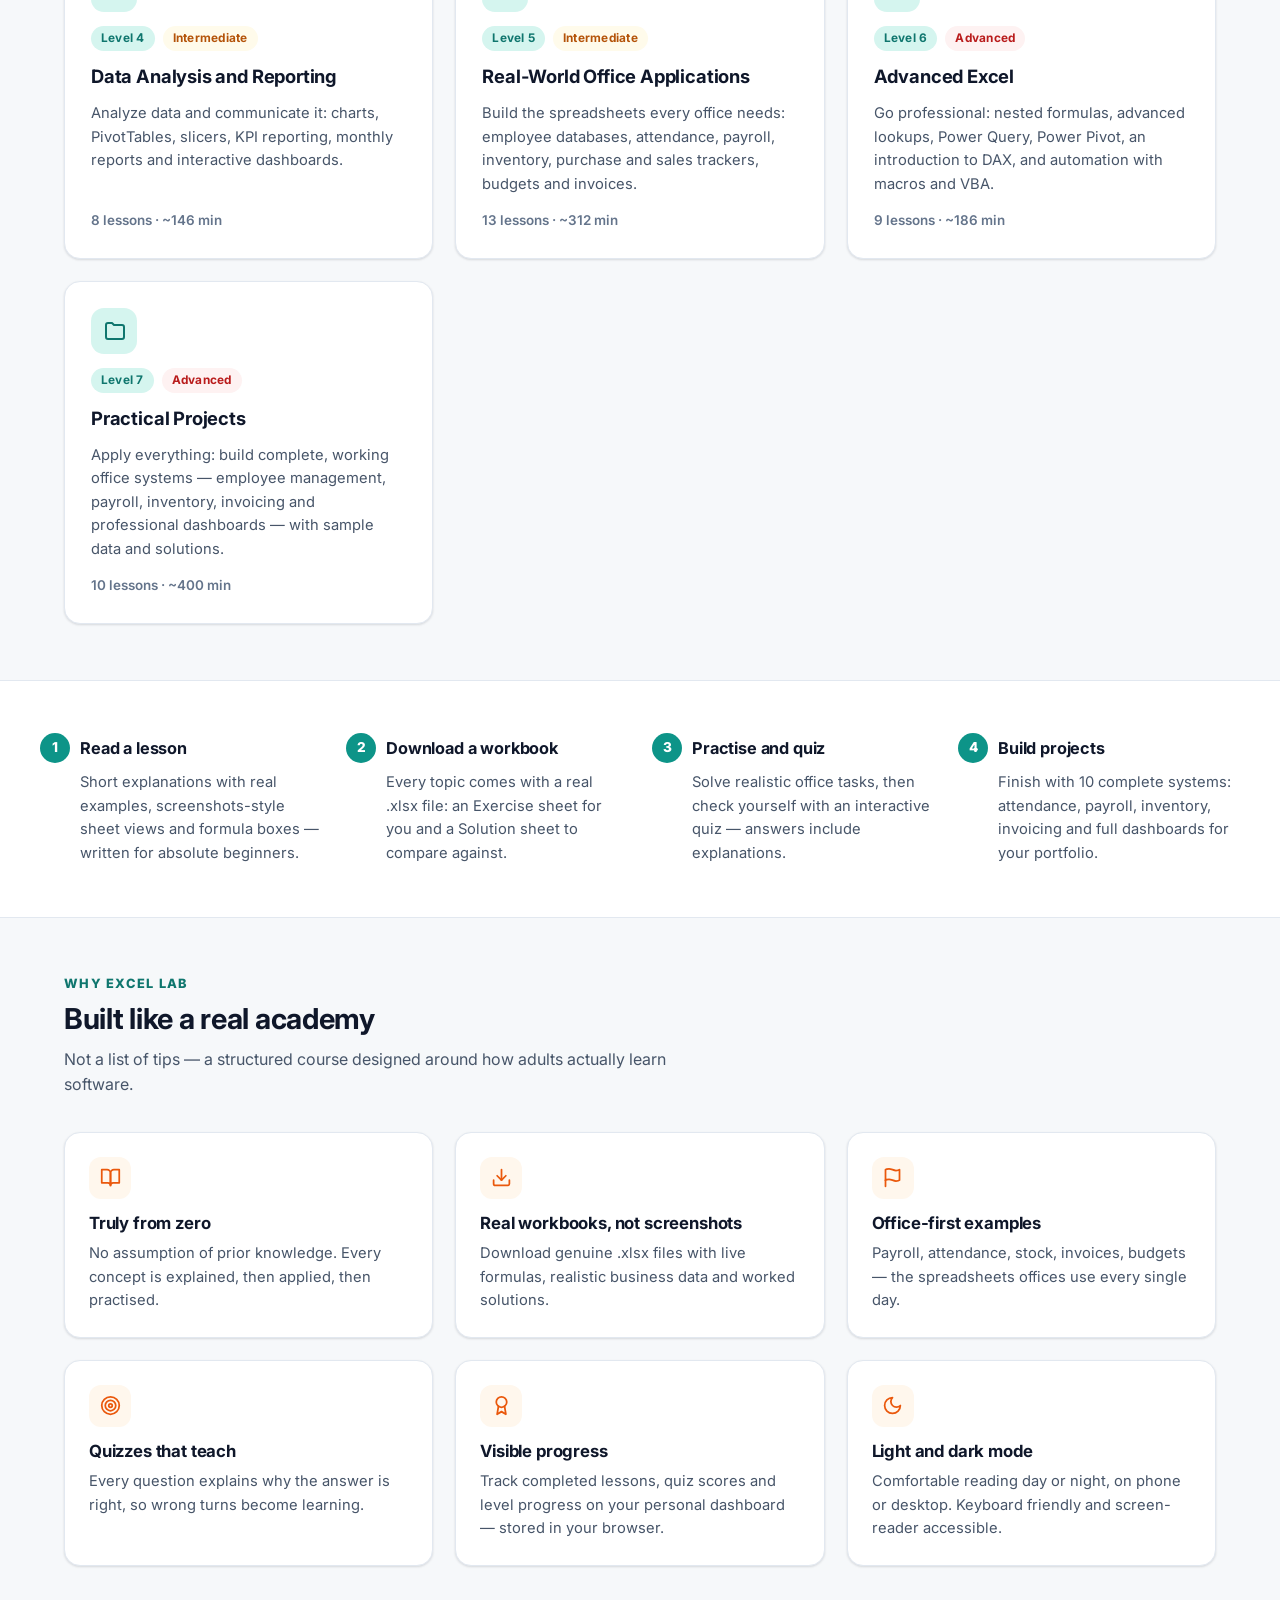
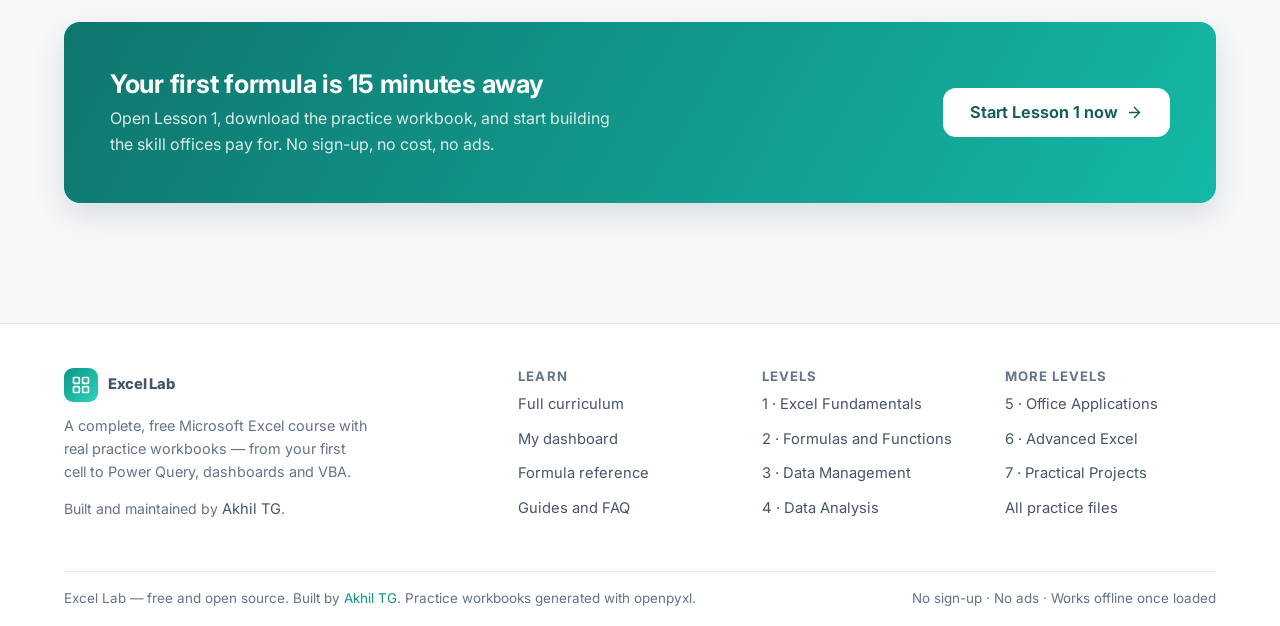
==== commit d42c2e97: "Add Built by Akhil TG credit to homepage hero and footer brand" ====
--- a/index.html
+++ b/index.html
@@ -64,6 +64,7 @@
             <span><svg viewBox="0 0 24 24" fill="none" stroke="currentColor" stroke-width="2" stroke-linecap="round" stroke-linejoin="round"><path d="M20 6 9 17l-5-5"/></svg> Real Excel practice files</span>
             <span><svg viewBox="0 0 24 24" fill="none" stroke="currentColor" stroke-width="2" stroke-linecap="round" stroke-linejoin="round"><path d="M20 6 9 17l-5-5"/></svg> Quizzes with answers</span>
             <span><svg viewBox="0 0 24 24" fill="none" stroke="currentColor" stroke-width="2" stroke-linecap="round" stroke-linejoin="round"><path d="M20 6 9 17l-5-5"/></svg> Progress tracking</span>
+            <span><svg viewBox="0 0 24 24" fill="none" stroke="currentColor" stroke-width="2" stroke-linecap="round" stroke-linejoin="round"><path d="M19 21v-2a4 4 0 0 0-4-4H9a4 4 0 0 0-4 4v2"/><circle cx="12" cy="7" r="4"/></svg> Built by <a href="https://github.com/akhil-tg">Akhil TG</a></span>
           </div>
         </div>
         <div class="hero-visual" aria-hidden="true">
@@ -164,6 +165,7 @@
         <div class="footer-brand">
           <a class="brand" href="index.html"><span class="logo"><svg viewBox="0 0 24 24" fill="none" stroke="currentColor" stroke-width="2"><rect x="3" y="3" width="7" height="7" rx="1"/><rect x="14" y="3" width="7" height="7" rx="1"/><rect x="14" y="14" width="7" height="7" rx="1"/><rect x="3" y="14" width="7" height="7" rx="1"/></svg></span>Excel&nbsp;Lab</a>
           <p style="margin-top:12px">A complete, free Microsoft Excel course with real practice workbooks — from your first cell to Power Query, dashboards and VBA.</p>
+          <p style="margin-top:8px;font-size:.88rem">Built and maintained by <a href="https://github.com/akhil-tg">Akhil TG</a>.</p>
         </div>
         <div>
           <h4>Learn</h4>
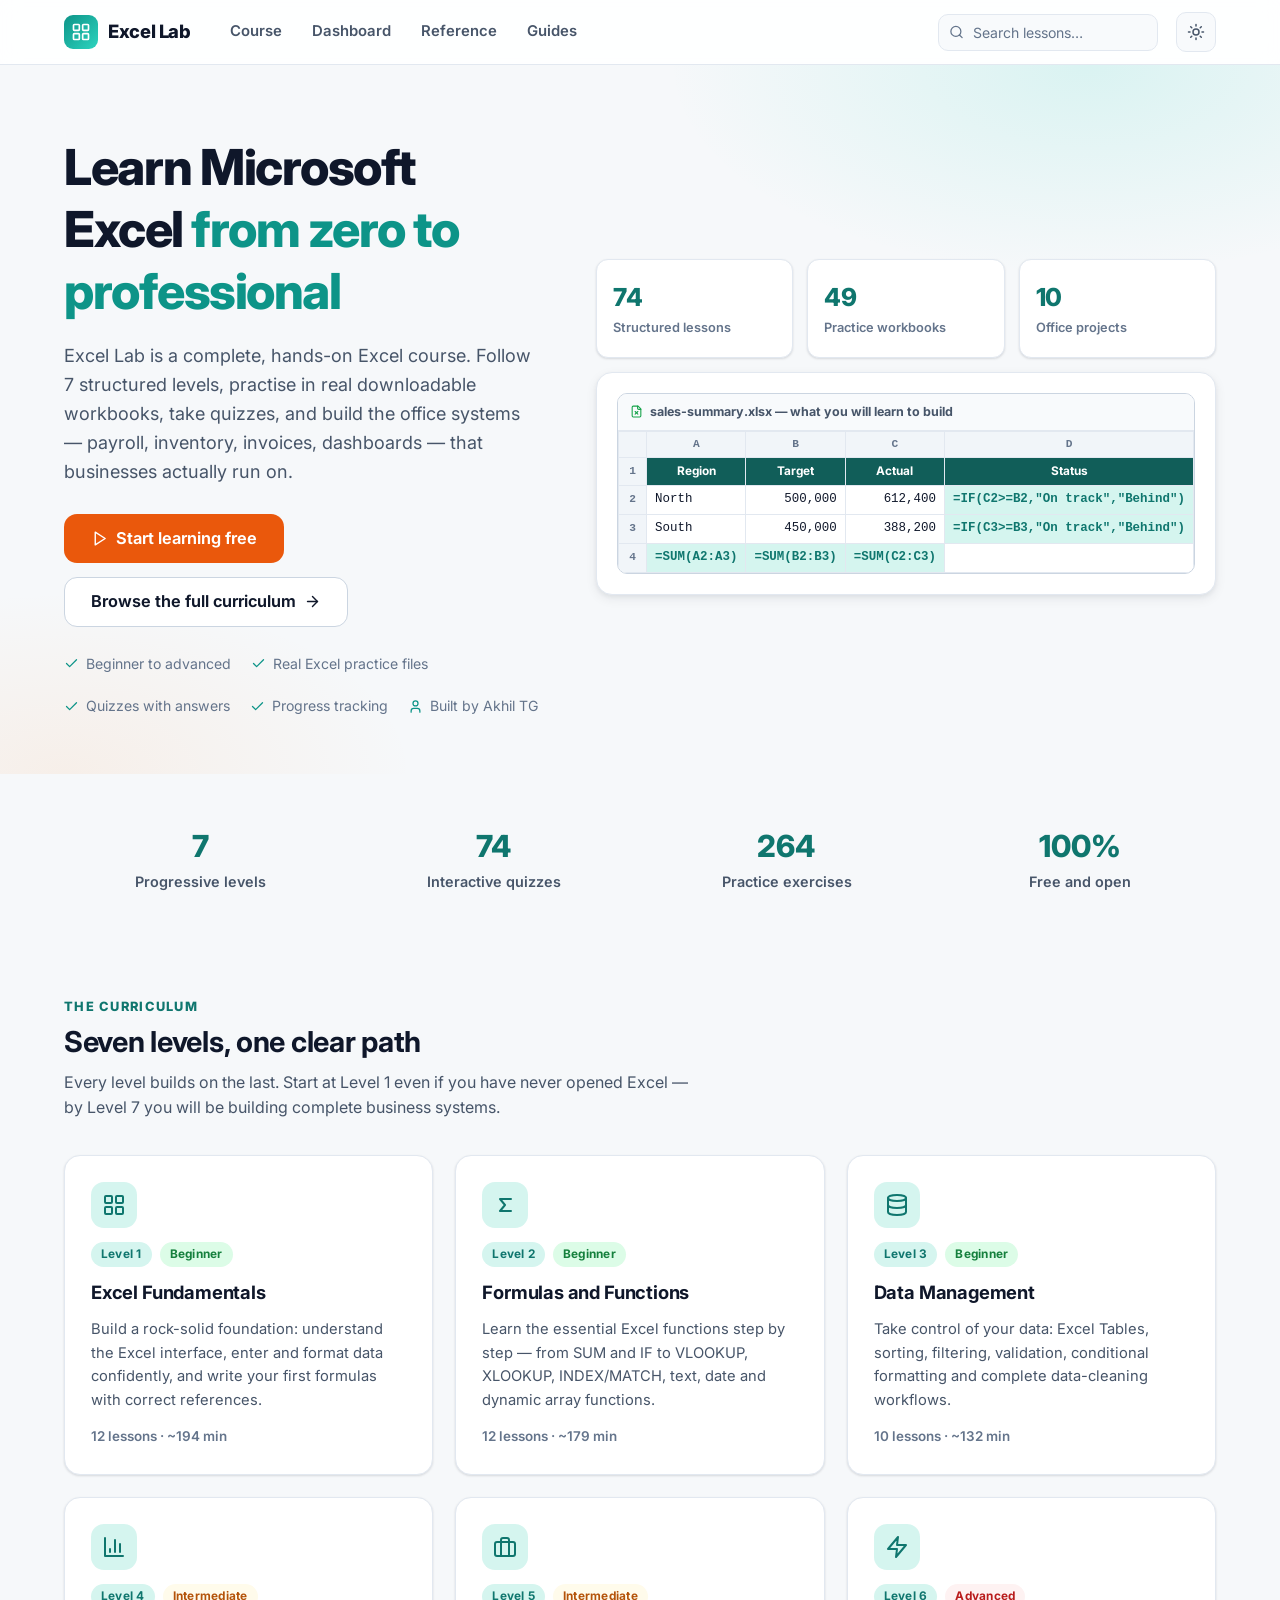
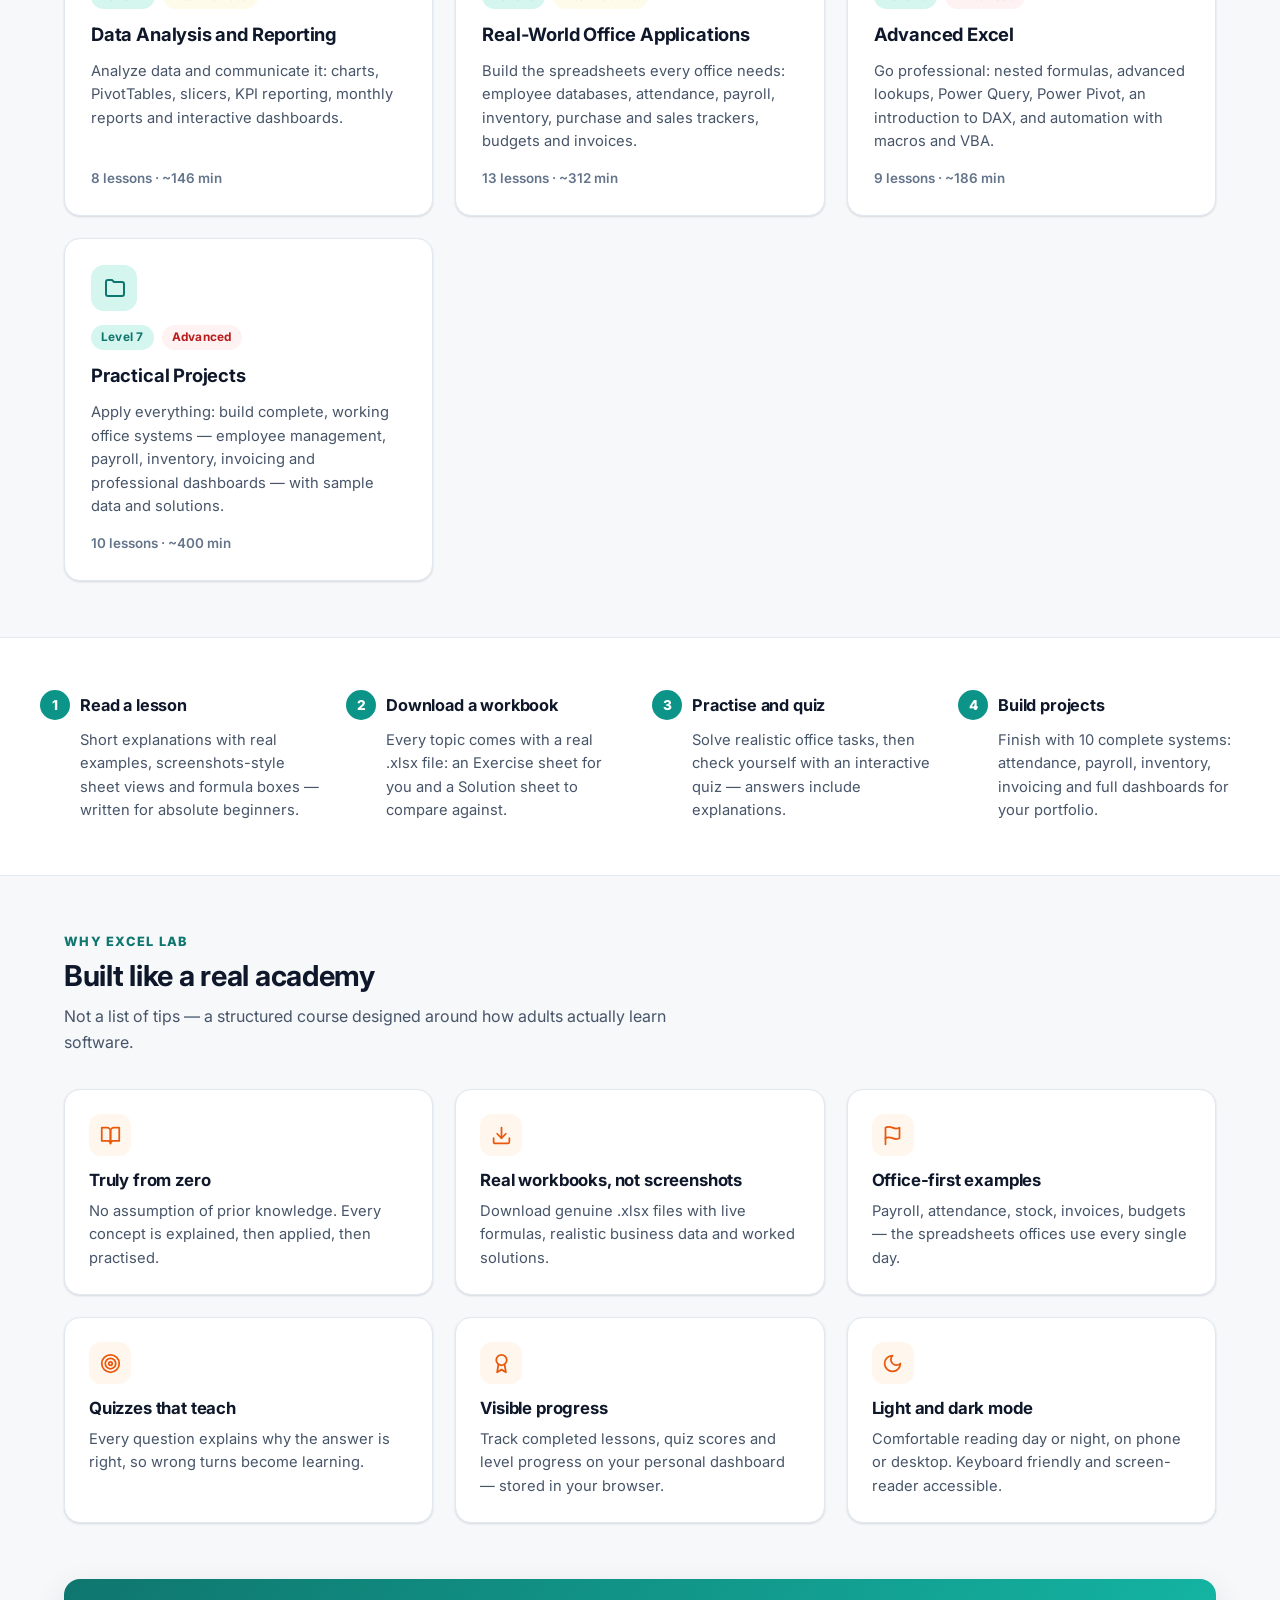
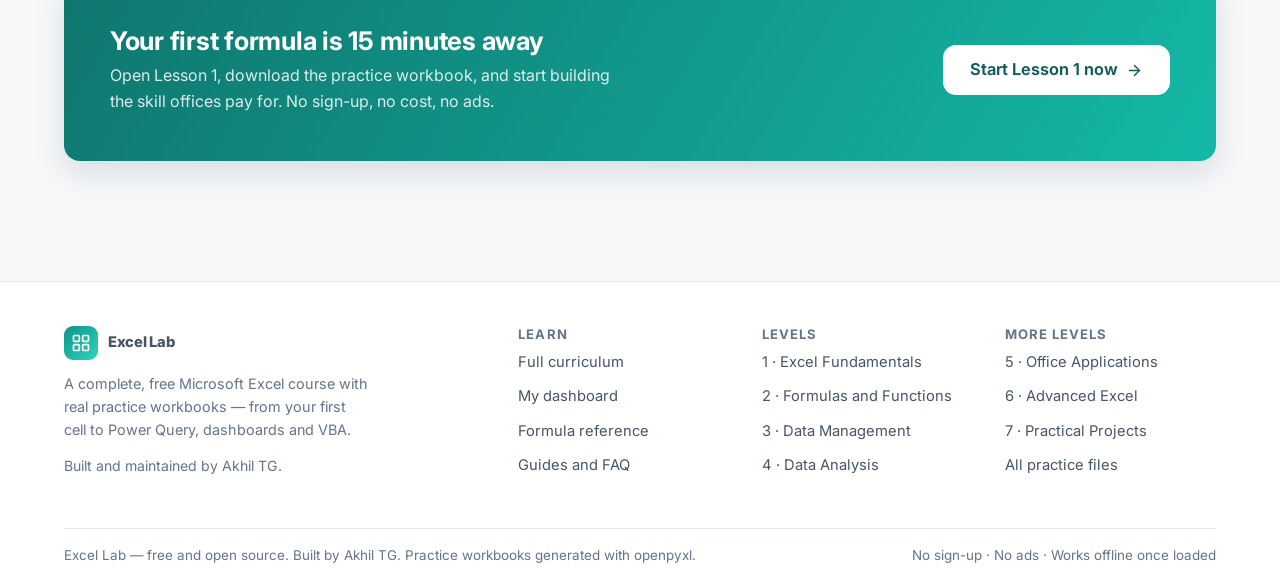
==== commit 2b8f7cc7: "Make Akhil TG credit plain text, no link" ====
--- a/index.html
+++ b/index.html
@@ -64,7 +64,7 @@
             <span><svg viewBox="0 0 24 24" fill="none" stroke="currentColor" stroke-width="2" stroke-linecap="round" stroke-linejoin="round"><path d="M20 6 9 17l-5-5"/></svg> Real Excel practice files</span>
             <span><svg viewBox="0 0 24 24" fill="none" stroke="currentColor" stroke-width="2" stroke-linecap="round" stroke-linejoin="round"><path d="M20 6 9 17l-5-5"/></svg> Quizzes with answers</span>
             <span><svg viewBox="0 0 24 24" fill="none" stroke="currentColor" stroke-width="2" stroke-linecap="round" stroke-linejoin="round"><path d="M20 6 9 17l-5-5"/></svg> Progress tracking</span>
-            <span><svg viewBox="0 0 24 24" fill="none" stroke="currentColor" stroke-width="2" stroke-linecap="round" stroke-linejoin="round"><path d="M19 21v-2a4 4 0 0 0-4-4H9a4 4 0 0 0-4 4v2"/><circle cx="12" cy="7" r="4"/></svg> Built by <a href="https://github.com/akhil-tg">Akhil TG</a></span>
+            <span><svg viewBox="0 0 24 24" fill="none" stroke="currentColor" stroke-width="2" stroke-linecap="round" stroke-linejoin="round"><path d="M19 21v-2a4 4 0 0 0-4-4H9a4 4 0 0 0-4 4v2"/><circle cx="12" cy="7" r="4"/></svg> Built by Akhil TG</span>
           </div>
         </div>
         <div class="hero-visual" aria-hidden="true">
@@ -165,7 +165,7 @@
         <div class="footer-brand">
           <a class="brand" href="index.html"><span class="logo"><svg viewBox="0 0 24 24" fill="none" stroke="currentColor" stroke-width="2"><rect x="3" y="3" width="7" height="7" rx="1"/><rect x="14" y="3" width="7" height="7" rx="1"/><rect x="14" y="14" width="7" height="7" rx="1"/><rect x="3" y="14" width="7" height="7" rx="1"/></svg></span>Excel&nbsp;Lab</a>
           <p style="margin-top:12px">A complete, free Microsoft Excel course with real practice workbooks — from your first cell to Power Query, dashboards and VBA.</p>
-          <p style="margin-top:8px;font-size:.88rem">Built and maintained by <a href="https://github.com/akhil-tg">Akhil TG</a>.</p>
+          <p style="margin-top:8px;font-size:.88rem">Built and maintained by Akhil TG.</p>
         </div>
         <div>
           <h4>Learn</h4>
@@ -196,7 +196,7 @@
         </div>
       </div>
       <div class="footer-bottom">
-        <span>Excel Lab — free and open source. Built by <a href="https://github.com/akhil-tg">Akhil TG</a>. Practice workbooks generated with openpyxl.</span>
+        <span>Excel Lab — free and open source. Built by Akhil TG. Practice workbooks generated with openpyxl.</span>
         <span>No sign-up · No ads · Works offline once loaded</span>
       </div>
     </div>
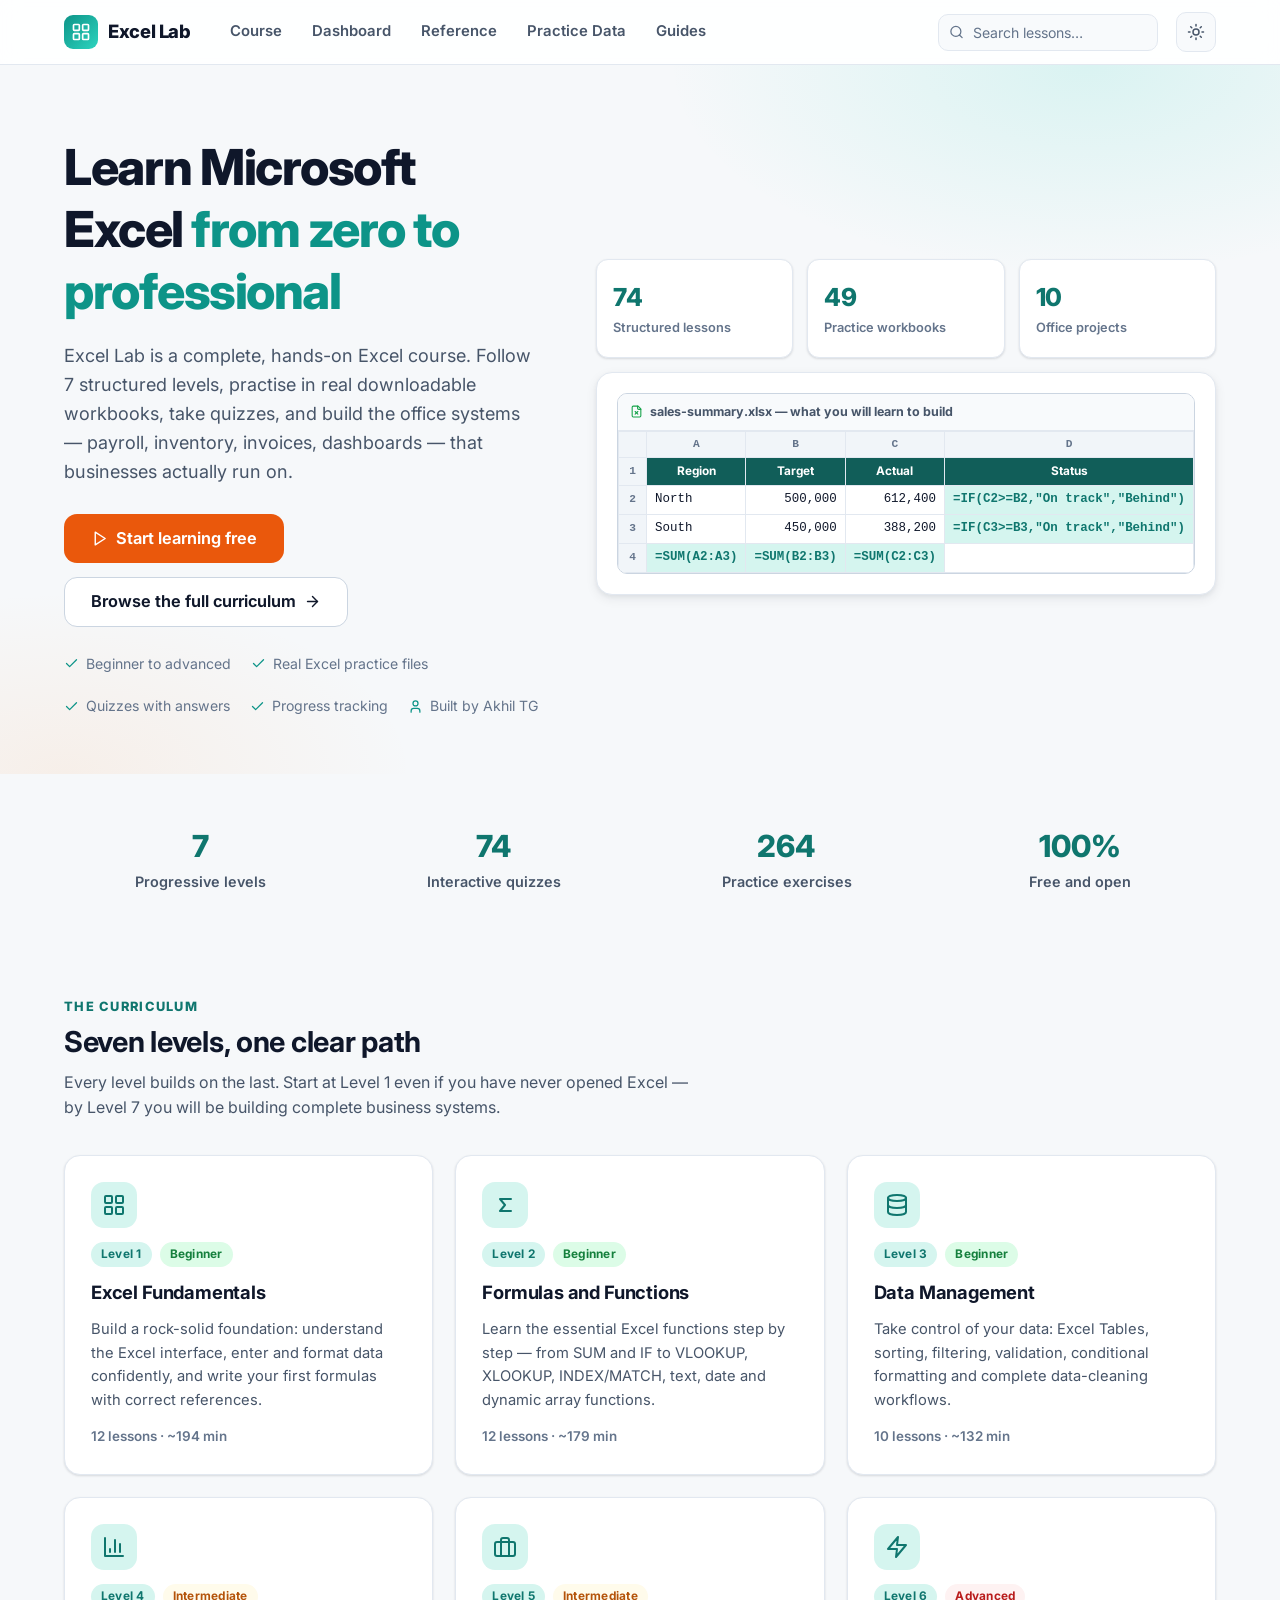
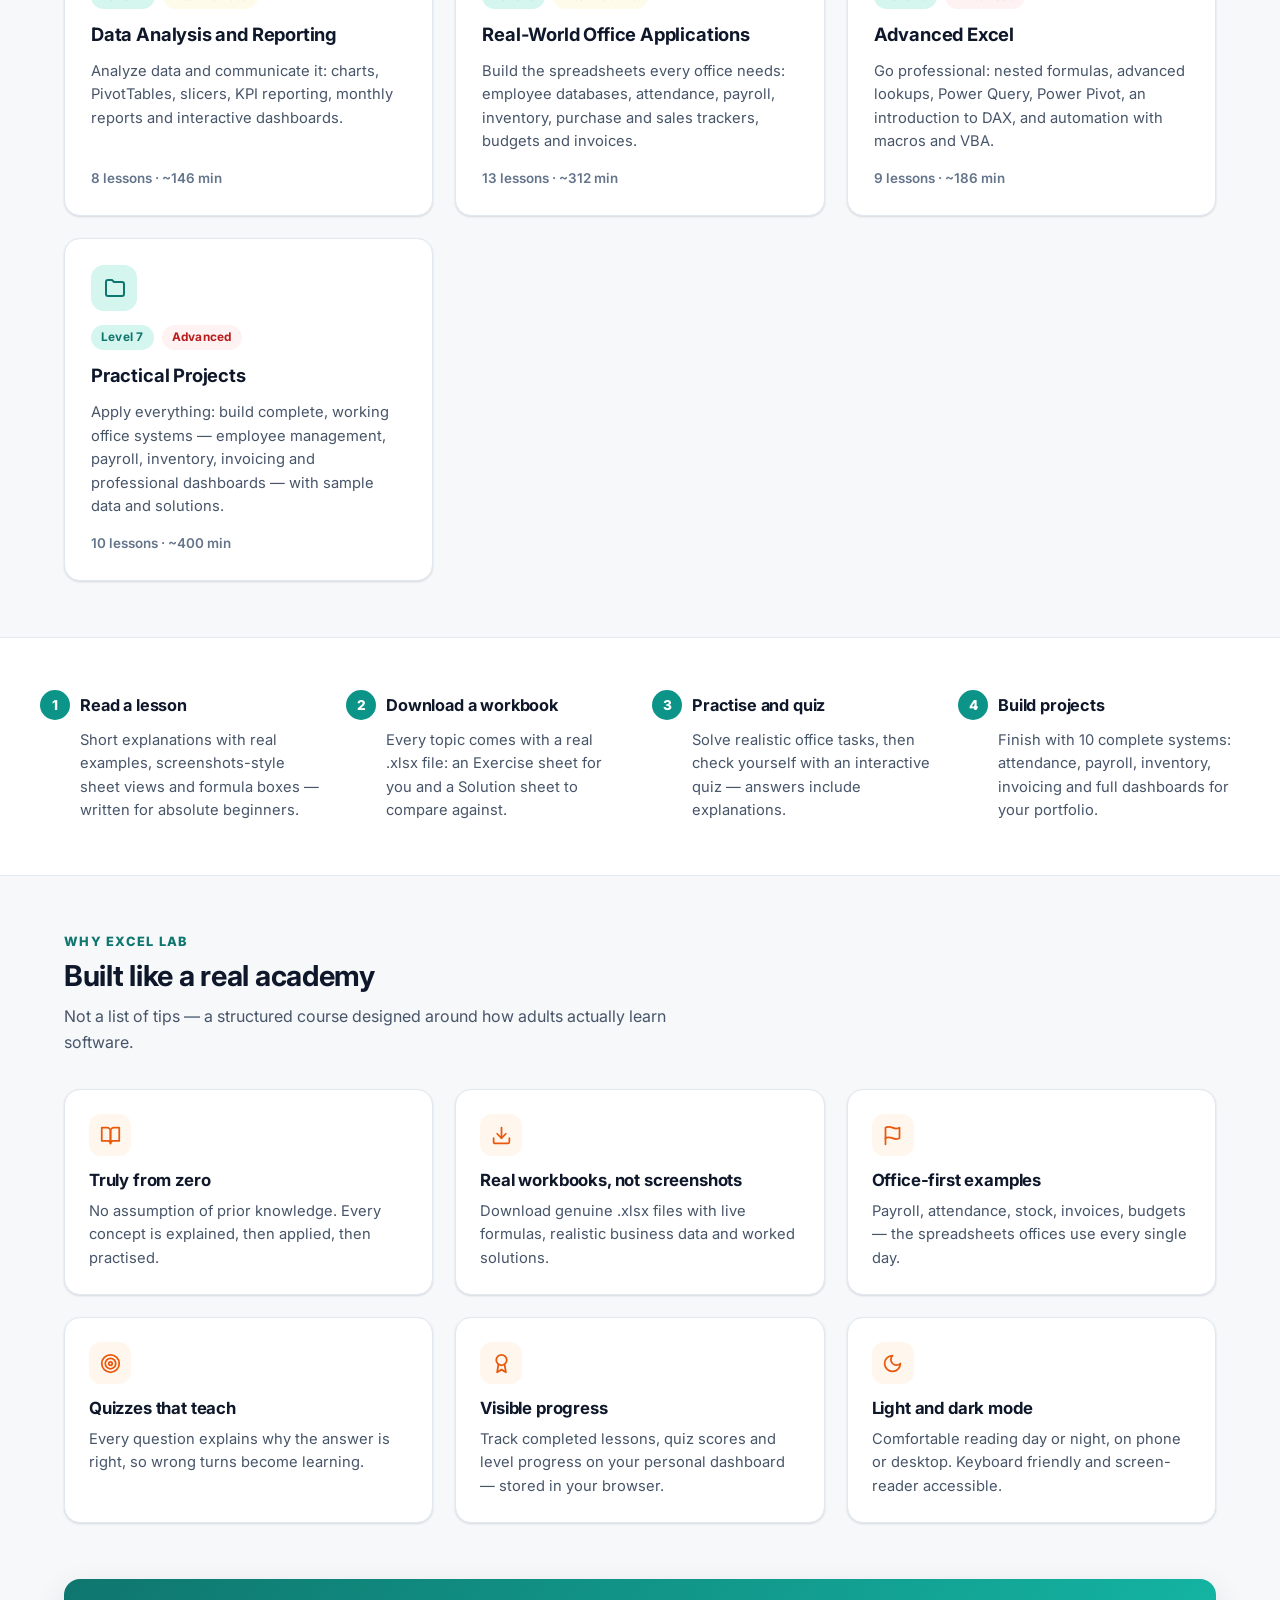
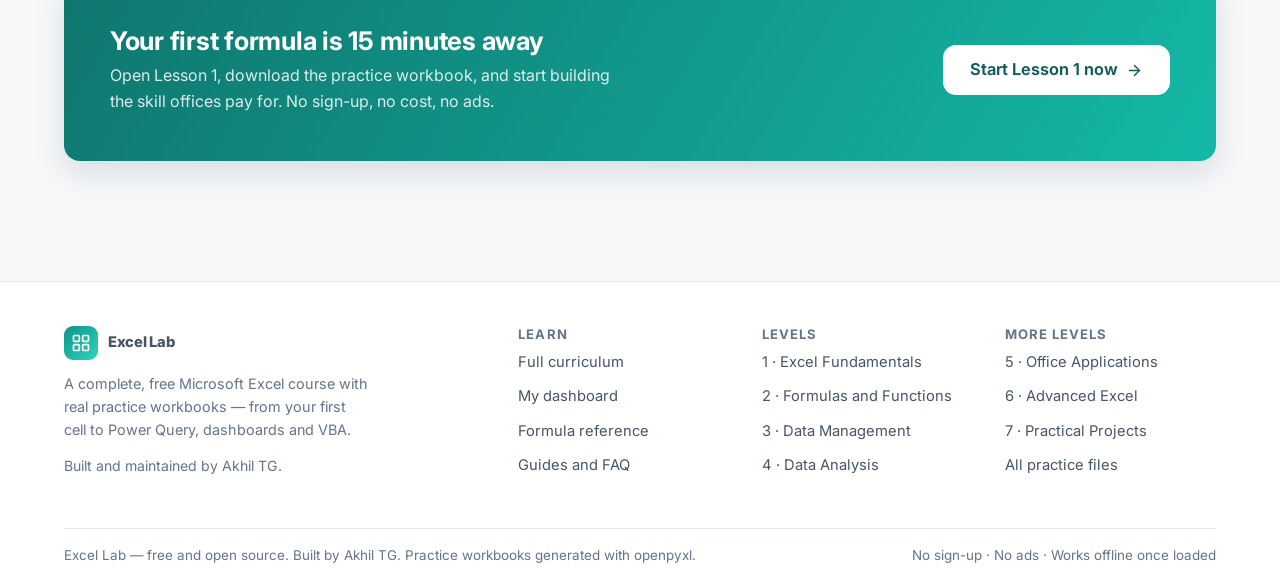
==== commit 85221c28: "Add Practice Data page with 5 raw datasets for lookup practice (copy TSV / CSV download)" ====
--- a/index.html
+++ b/index.html
@@ -24,6 +24,7 @@
         <a href="lessons.html">Course</a>
         <a href="dashboard.html">Dashboard</a>
         <a href="reference.html">Reference</a>
+        <a href="practice-data.html">Practice Data</a>
         <a href="docs.html">Guides</a>
       </nav>
       <form class="header-search" id="headerSearchForm" role="search">
--- a/assets/css/style.css
+++ b/assets/css/style.css
@@ -610,6 +610,17 @@
 .faq-item .faq-body { padding: 0 18px 16px; color: var(--text-2); }
 
 /* ============================================================
+   Practice data page
+   ============================================================ */
+.pd-block { padding: 24px 26px; margin-bottom: 26px; }
+.pd-head { display: flex; gap: 14px; align-items: flex-start; justify-content: space-between; flex-wrap: wrap; margin-bottom: 16px; }
+.pd-head h2 { margin: 0 0 6px; font-size: 1.2rem; }
+.pd-head p { margin: 0; color: var(--text-2); font-size: .93rem; max-width: 78ch; }
+.pd-actions { display: flex; gap: 8px; flex-wrap: wrap; margin: 12px 0; }
+.pd-note { color: var(--text-3); font-size: .85rem; font-weight: 600; margin: 14px 0 2px; }
+.pd-block .data-table { margin: 8px 0 4px; }
+
+/* ============================================================
    Utilities & responsive
    ============================================================ */
 .hidden { display: none !important; }
